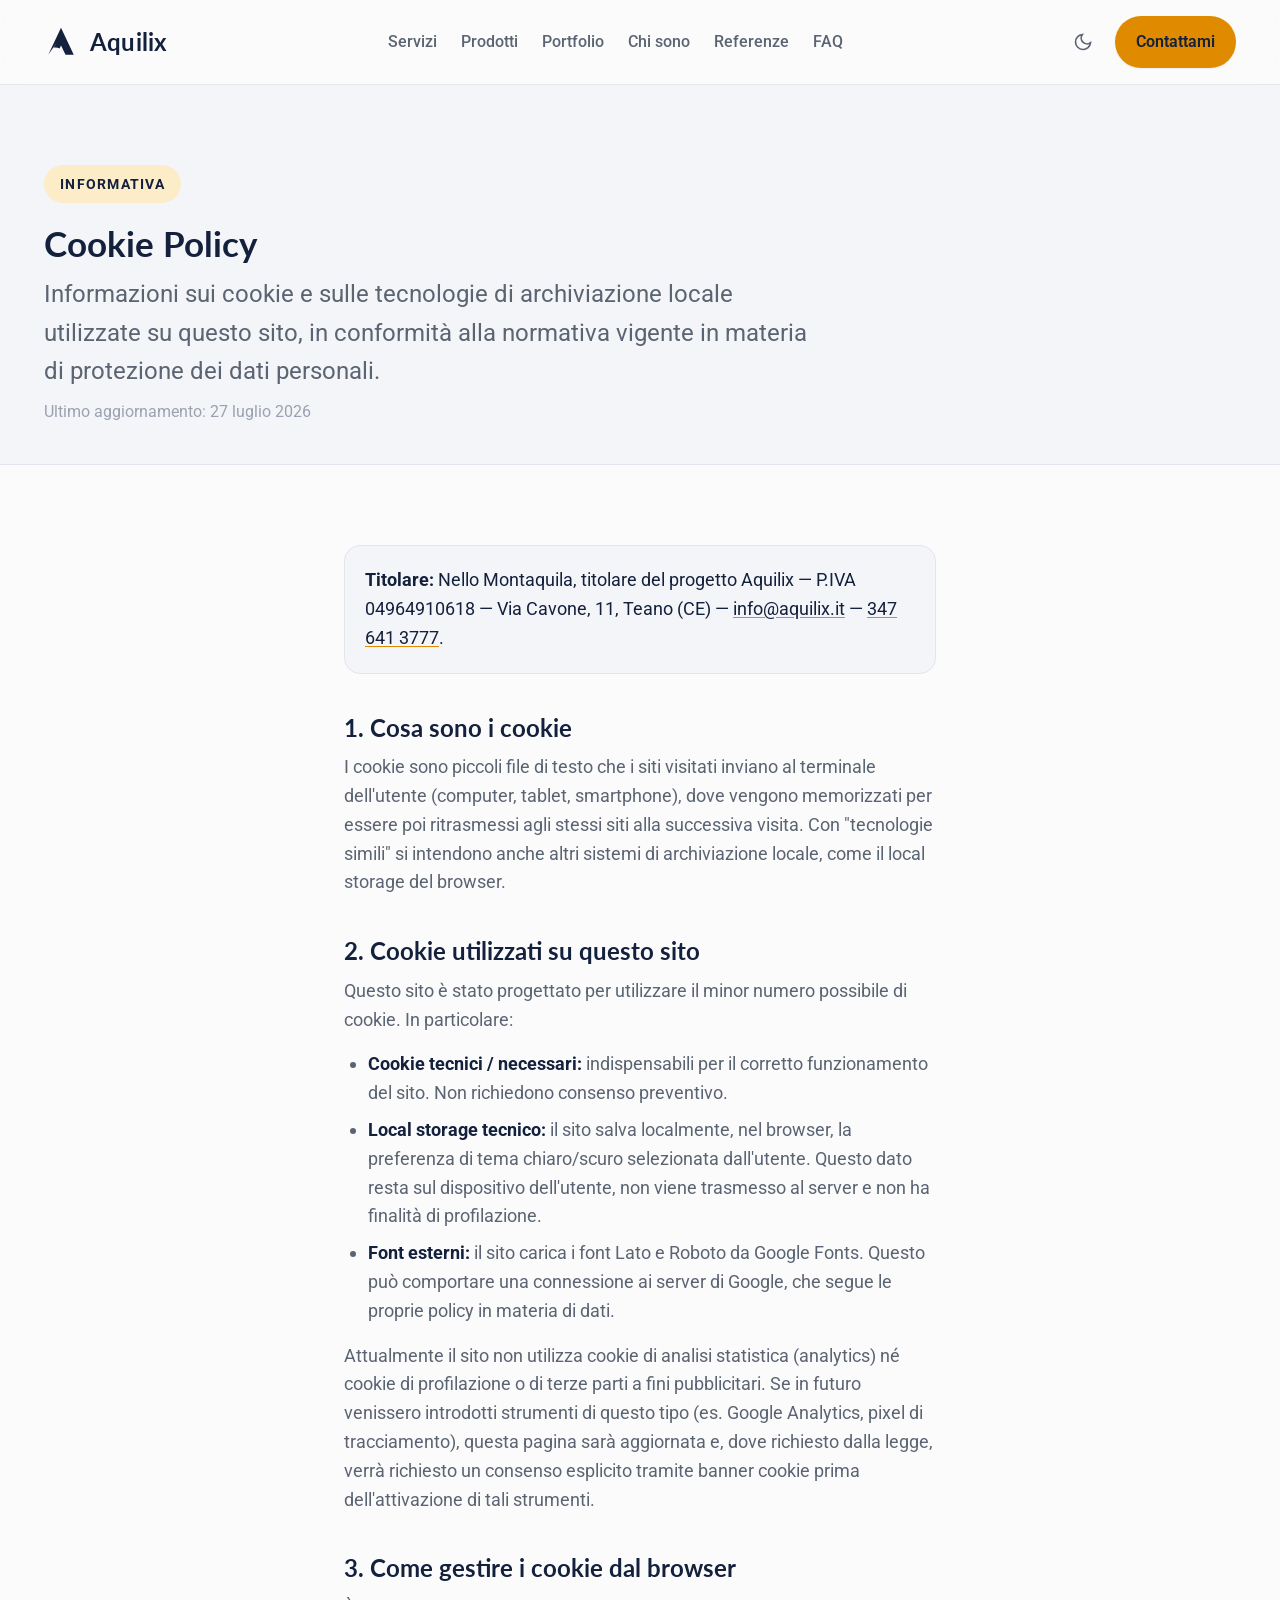
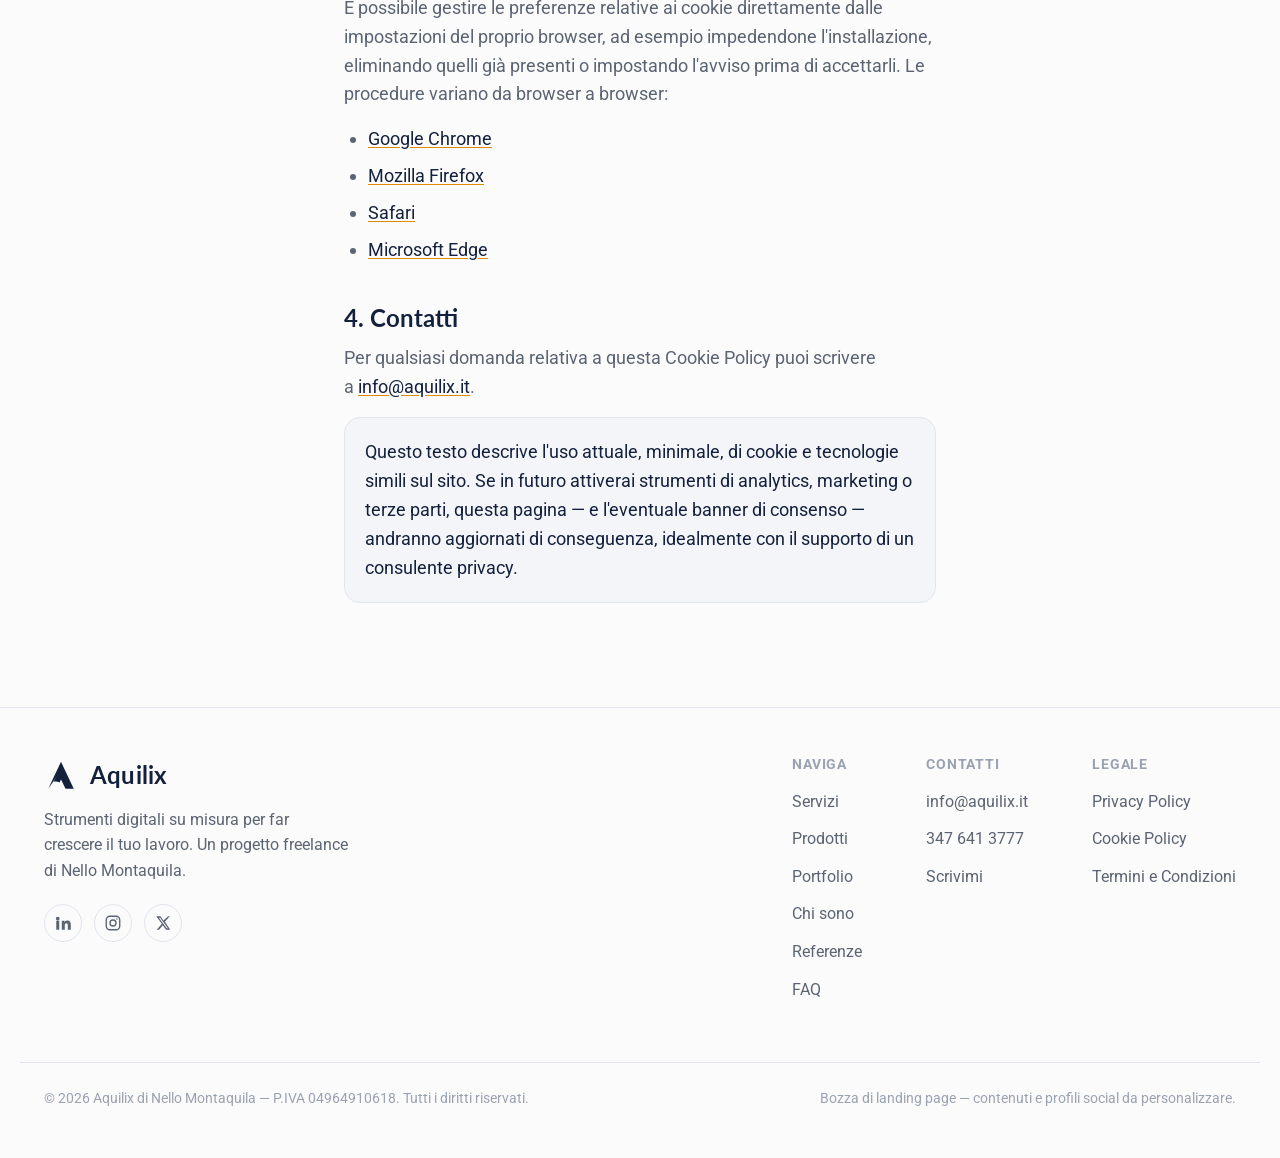
==== cookie-policy.html @ 082eef7a "Add files via upload" ====
<!DOCTYPE html>
<html lang="it">
<head>
<meta charset="UTF-8" />
<meta name="viewport" content="width=device-width, initial-scale=1.0" />
<title>Cookie Policy — Aquilix</title>
<meta name="description" content="Cookie Policy di Aquilix — Nello Montaquila: informazioni sui cookie e sulle tecnologie simili utilizzate su questo sito." />
<link rel="canonical" href="https://aquilix.it/cookie-policy.html" />
<meta property="og:url" content="https://aquilix.it/cookie-policy.html" />
<meta property="og:title" content="Cookie Policy — Aquilix" />
<meta property="og:description" content="Cookie Policy di Aquilix — Nello Montaquila: informazioni sui cookie e sulle tecnologie simili utilizzate su questo sito." />
<meta property="og:type" content="website" />

<link rel="preconnect" href="https://fonts.googleapis.com" />
<link rel="preconnect" href="https://fonts.gstatic.com" crossorigin />
<link href="https://fonts.googleapis.com/css2?family=Lato:wght@700;900&family=Roboto:wght@400;500;700&display=swap" rel="stylesheet" />

<link rel="stylesheet" href="./base.css" />
<link rel="stylesheet" href="./style.css" />
</head>
<body>

<a href="#main" class="sr-only">Vai al contenuto principale</a>

<!-- ============ HEADER ============ -->
<header class="header" id="site-header">
  <div class="container header-inner">
    <a href="./index.html" class="brand" aria-label="Aquilix — Home">
      <svg viewBox="0 0 24 24" fill="none" aria-hidden="true">
        <path d="M12 2 L21 21 L15.2 21 L12 14.5 L11 16.6 C9.6 15.9 8.3 15.6 6.7 16.1 L9 12.3 L3 21 L12 2 Z" fill="currentColor"/>
      </svg>
      Aquilix
    </a>

    <nav class="nav" aria-label="Navigazione principale">
      <ul class="nav-links" role="list">
        <li><a href="./index.html#servizi">Servizi</a></li>
        <li><a href="./index.html#prodotti">Prodotti</a></li>
        <li><a href="./index.html#portfolio">Portfolio</a></li>
        <li><a href="./index.html#chi-sono">Chi sono</a></li>
        <li><a href="./index.html#referenze">Referenze</a></li>
        <li><a href="./index.html#faq">FAQ</a></li>
      </ul>
    </nav>

    <div class="header-actions">
      <button class="theme-toggle" type="button" data-theme-toggle aria-label="Attiva tema scuro">
        <svg viewBox="0 0 24 24" fill="none" stroke="currentColor" stroke-width="2" aria-hidden="true"><path d="M21 12.79A9 9 0 1 1 11.21 3 7 7 0 0 0 21 12.79z"/></svg>
      </button>
      <a href="./index.html#contatti" class="btn btn--primary btn--sm">Contattami</a>
      <button class="nav-toggle" type="button" id="navToggle" aria-label="Apri il menu" aria-expanded="false">
        <svg viewBox="0 0 24 24" fill="none" stroke="currentColor" stroke-width="2" aria-hidden="true"><path d="M3 6h18M3 12h18M3 18h18"/></svg>
      </button>
    </div>
  </div>

  <div class="container">
    <nav class="mobile-menu" aria-label="Navigazione mobile">
      <a href="./index.html#servizi">Servizi</a>
      <a href="./index.html#prodotti">Prodotti</a>
      <a href="./index.html#portfolio">Portfolio</a>
      <a href="./index.html#chi-sono">Chi sono</a>
      <a href="./index.html#referenze">Referenze</a>
      <a href="./index.html#faq">FAQ</a>
      <a href="./index.html#contatti" class="btn btn--primary">Contattami</a>
    </nav>
  </div>
</header>

<main id="main">
  <section class="legal-hero">
    <div class="container">
      <span class="section-eyebrow">Informativa</span>
      <h1 class="section-title">Cookie Policy</h1>
      <p class="section-lede">Informazioni sui cookie e sulle tecnologie di archiviazione locale utilizzate su questo sito, in conformità alla normativa vigente in materia di protezione dei dati personali.</p>
      <span class="legal-updated">Ultimo aggiornamento: 27 luglio 2026</span>
    </div>
  </section>

  <section class="legal-content">
    <div class="container">
      <div class="legal-body">

        <div class="legal-callout">
          <p><strong>Titolare:</strong> Nello Montaquila, titolare del progetto Aquilix — P.IVA 04964910618 — Via Cavone, 11, Teano (CE) — <a href="mailto:info@aquilix.it">info@aquilix.it</a> — <a href="tel:+393476413777">347 641 3777</a>.</p>
        </div>

        <h2>1. Cosa sono i cookie</h2>
        <p>I cookie sono piccoli file di testo che i siti visitati inviano al terminale dell'utente (computer, tablet, smartphone), dove vengono memorizzati per essere poi ritrasmessi agli stessi siti alla successiva visita. Con "tecnologie simili" si intendono anche altri sistemi di archiviazione locale, come il local storage del browser.</p>

        <h2>2. Cookie utilizzati su questo sito</h2>
        <p>Questo sito è stato progettato per utilizzare il minor numero possibile di cookie. In particolare:</p>
        <ul>
          <li><strong>Cookie tecnici / necessari:</strong> indispensabili per il corretto funzionamento del sito. Non richiedono consenso preventivo.</li>
          <li><strong>Local storage tecnico:</strong> il sito salva localmente, nel browser, la preferenza di tema chiaro/scuro selezionata dall'utente. Questo dato resta sul dispositivo dell'utente, non viene trasmesso al server e non ha finalità di profilazione.</li>
          <li><strong>Font esterni:</strong> il sito carica i font Lato e Roboto da Google Fonts. Questo può comportare una connessione ai server di Google, che segue le proprie policy in materia di dati.</li>
        </ul>
        <p>Attualmente il sito non utilizza cookie di analisi statistica (analytics) né cookie di profilazione o di terze parti a fini pubblicitari. Se in futuro venissero introdotti strumenti di questo tipo (es. Google Analytics, pixel di tracciamento), questa pagina sarà aggiornata e, dove richiesto dalla legge, verrà richiesto un consenso esplicito tramite banner cookie prima dell'attivazione di tali strumenti.</p>

        <h2>3. Come gestire i cookie dal browser</h2>
        <p>È possibile gestire le preferenze relative ai cookie direttamente dalle impostazioni del proprio browser, ad esempio impedendone l'installazione, eliminando quelli già presenti o impostando l'avviso prima di accettarli. Le procedure variano da browser a browser:</p>
        <ul>
          <li><a href="https://support.google.com/chrome/answer/95647" target="_blank" rel="noopener noreferrer">Google Chrome</a></li>
          <li><a href="https://support.mozilla.org/it/kb/Attivare%20e%20disattivare%20i%20cookie" target="_blank" rel="noopener noreferrer">Mozilla Firefox</a></li>
          <li><a href="https://support.apple.com/it-it/guide/safari/sfri11471/mac" target="_blank" rel="noopener noreferrer">Safari</a></li>
          <li><a href="https://support.microsoft.com/it-it/microsoft-edge" target="_blank" rel="noopener noreferrer">Microsoft Edge</a></li>
        </ul>

        <h2>4. Contatti</h2>
        <p>Per qualsiasi domanda relativa a questa Cookie Policy puoi scrivere a <a href="mailto:info@aquilix.it">info@aquilix.it</a>.</p>

        <div class="legal-callout">
          <p>Questo testo descrive l'uso attuale, minimale, di cookie e tecnologie simili sul sito. Se in futuro attiverai strumenti di analytics, marketing o terze parti, questa pagina — e l'eventuale banner di consenso — andranno aggiornati di conseguenza, idealmente con il supporto di un consulente privacy.</p>
        </div>
    
      </div>
    </div>
  </section>
</main>
<footer class="footer">
  <div class="container footer-inner">
    <div class="footer-brand">
      <a href="./index.html" class="brand">
        <svg viewBox="0 0 24 24" fill="none" aria-hidden="true">
          <path d="M12 2 L21 21 L15.2 21 L12 14.5 L11 16.6 C9.6 15.9 8.3 15.6 6.7 16.1 L9 12.3 L3 21 L12 2 Z" fill="currentColor"/>
        </svg>
        Aquilix
      </a>
      <p>Strumenti digitali su misura per far crescere il tuo lavoro. Un progetto freelance di Nello Montaquila.</p>

      <div class="footer-social" aria-label="Profili social di Aquilix">
        <a href="https://www.linkedin.com/in/nellomontaquila" target="_blank" rel="noopener noreferrer" aria-label="Aquilix su LinkedIn" title="LinkedIn (esempio, personalizza con il tuo profilo)">
          <svg viewBox="0 0 24 24" fill="currentColor" aria-hidden="true"><path d="M4.98 3.5a2.5 2.5 0 1 1 0 5 2.5 2.5 0 0 1 0-5zM3 9h4v12H3V9zm7 0h3.8v1.7h.05c.53-1 1.83-2.05 3.77-2.05 4.03 0 4.78 2.65 4.78 6.1V21h-4v-5.6c0-1.34-.03-3.05-1.86-3.05-1.87 0-2.16 1.46-2.16 2.96V21h-4V9z"/></svg>
        </a>
        <a href="https://www.instagram.com/aquilix.it" target="_blank" rel="noopener noreferrer" aria-label="Aquilix su Instagram" title="Instagram (esempio, personalizza con il tuo profilo)">
          <svg viewBox="0 0 24 24" fill="none" stroke="currentColor" stroke-width="1.8" aria-hidden="true"><rect x="3" y="3" width="18" height="18" rx="5"/><circle cx="12" cy="12" r="4"/><circle cx="17.2" cy="6.8" r="1" fill="currentColor" stroke="none"/></svg>
        </a>
        <a href="https://x.com/aquilix_it" target="_blank" rel="noopener noreferrer" aria-label="Aquilix su X" title="X / Twitter (esempio, personalizza con il tuo profilo)">
          <svg viewBox="0 0 24 24" fill="currentColor" aria-hidden="true"><path d="M18.9 3H21l-6.5 7.4L21.7 21h-5.6l-4.4-6-5 6H3.6l6.9-7.9L2.9 3h5.7l4 5.5L18.9 3zm-2 16h1.6L8.2 4.9H6.5L16.9 19z"/></svg>
        </a>
      </div>
    </div>

    <div class="footer-cols">
      <div class="footer-col">
        <h4>Naviga</h4>
        <a href="./index.html#servizi">Servizi</a>
        <a href="./index.html#prodotti">Prodotti</a>
        <a href="./index.html#portfolio">Portfolio</a>
        <a href="./index.html#chi-sono">Chi sono</a>
        <a href="./index.html#referenze">Referenze</a>
        <a href="./index.html#faq">FAQ</a>
      </div>
      <div class="footer-col">
        <h4>Contatti</h4>
        <a href="mailto:info@aquilix.it">info@aquilix.it</a>
        <a href="tel:+393476413777">347 641 3777</a>
        <a href="./index.html#contatti">Scrivimi</a>
      </div>
      <div class="footer-col">
        <h4>Legale</h4>
        <a href="./privacy.html">Privacy Policy</a>
        <a href="./cookie-policy.html">Cookie Policy</a>
        <a href="./termini-e-condizioni.html">Termini e Condizioni</a>
      </div>
    </div>
  </div>

  <div class="container footer-bottom">
    <span>© 2026 Aquilix di Nello Montaquila — P.IVA 04964910618. Tutti i diritti riservati.</span>
    <span>Bozza di landing page — contenuti e profili social da personalizzare.</span>
  </div>
</footer>

<script>
(function () {
  const t = document.querySelector('[data-theme-toggle]'),
    r = document.documentElement;
  let d = matchMedia('(prefers-color-scheme:dark)').matches ? 'dark' : 'light';
  r.setAttribute('data-theme', d);
  updateToggleIcon();
  t && t.addEventListener('click', () => {
    d = d === 'dark' ? 'light' : 'dark';
    r.setAttribute('data-theme', d);
    updateToggleIcon();
  });
  function updateToggleIcon() {
    if (!t) return;
    t.setAttribute('aria-label', 'Attiva tema ' + (d === 'dark' ? 'chiaro' : 'scuro'));
    t.innerHTML = d === 'dark'
      ? '<svg viewBox="0 0 24 24" fill="none" stroke="currentColor" stroke-width="2"><circle cx="12" cy="12" r="5"/><path d="M12 1v2M12 21v2M4.22 4.22l1.42 1.42M18.36 18.36l1.42 1.42M1 12h2M21 12h2M4.22 19.78l1.42-1.42M18.36 5.64l1.42-1.42"/></svg>'
      : '<svg viewBox="0 0 24 24" fill="none" stroke="currentColor" stroke-width="2"><path d="M21 12.79A9 9 0 1 1 11.21 3 7 7 0 0 0 21 12.79z"/></svg>';
  }
})();

// Header show/hide on scroll
(function () {
  const header = document.getElementById('site-header');
  let lastY = window.scrollY;
  window.addEventListener('scroll', () => {
    const y = window.scrollY;
    header.classList.toggle('header--scrolled', y > 8);
    if (y > lastY && y > 120) {
      header.classList.add('header--hidden');
    } else {
      header.classList.remove('header--hidden');
    }
    lastY = y;
  }, { passive: true });
})();

// Mobile menu toggle
(function () {
  const btn = document.getElementById('navToggle');
  btn && btn.addEventListener('click', () => {
    const open = document.body.classList.toggle('menu-open');
    btn.setAttribute('aria-expanded', open ? 'true' : 'false');
    btn.setAttribute('aria-label', open ? 'Chiudi il menu' : 'Apri il menu');
  });
  document.querySelectorAll('.mobile-menu a').forEach((a) => {
    a.addEventListener('click', () => {
      document.body.classList.remove('menu-open');
      btn && btn.setAttribute('aria-expanded', 'false');
    });
  });
})();

// FAQ accordion
(function () {
  document.querySelectorAll('.faq-item').forEach((item) => {
    const btn = item.querySelector('.faq-question');
    btn.addEventListener('click', () => {
      const isOpen = item.getAttribute('data-open') === 'true';
      document.querySelectorAll('.faq-item').forEach((i) => {
        i.setAttribute('data-open', 'false');
        i.querySelector('.faq-question').setAttribute('aria-expanded', 'false');
      });
      if (!isOpen) {
        item.setAttribute('data-open', 'true');
        btn.setAttribute('aria-expanded', 'true');
      }
    });
  });
})();
</script>

</body>
</html>
---- base.css ----
/* base.css */
*,
*::before,
*::after {
  box-sizing: border-box;
  margin: 0;
  padding: 0;
}

html {
  -moz-text-size-adjust: none;
  -webkit-text-size-adjust: none;
  text-size-adjust: none;
  -webkit-font-smoothing: antialiased;
  -moz-osx-font-smoothing: grayscale;
  text-rendering: optimizeLegibility;
  scroll-behavior: smooth;
  hanging-punctuation: first last;
  scroll-padding-top: var(--space-16);
}

body {
  min-height: 100dvh;
  line-height: 1.6;
  font-family: var(--font-body, sans-serif);
  font-size: var(--text-base);
  color: var(--color-text);
  background-color: var(--color-bg);
}

img,
picture,
video,
canvas,
svg {
  display: block;
  max-width: 100%;
  height: auto;
}
ul[role='list'],
ol[role='list'] {
  list-style: none;
}
input,
button,
textarea,
select {
  font: inherit;
  color: inherit;
}

h1,
h2,
h3,
h4,
h5,
h6 {
  text-wrap: balance;
  line-height: 1.15;
}
p,
li,
figcaption {
  text-wrap: pretty;
  max-width: 72ch;
}

::selection {
  background: oklch(from var(--color-primary) l c h / 0.25);
  color: var(--color-text);
}

:focus-visible {
  outline: 2px solid var(--color-primary);
  outline-offset: 3px;
  border-radius: var(--radius-sm);
}

@media (prefers-reduced-motion: reduce) {
  *,
  *::before,
  *::after {
    animation-duration: 0.01ms !important;
    animation-iteration-count: 1 !important;
    transition-duration: 0.01ms !important;
    scroll-behavior: auto !important;
  }
}

button {
  cursor: pointer;
  background: none;
  border: none;
}
table {
  border-collapse: collapse;
  width: 100%;
}

a,
button,
[role='button'],
[role='link'],
input,
textarea,
select {
  transition:
    color var(--transition-interactive),
    background var(--transition-interactive),
    border-color var(--transition-interactive),
    box-shadow var(--transition-interactive);
}

.sr-only {
  position: absolute;
  width: 1px;
  height: 1px;
  padding: 0;
  margin: -1px;
  overflow: hidden;
  clip: rect(0, 0, 0, 0);
  white-space: nowrap;
  border-width: 0;
}
---- style.css ----
/* ============================================
   AQUILIX — Design Tokens
   ============================================ */
:root {
  /* Type scale */
  --text-xs: clamp(0.75rem, 0.7rem + 0.25vw, 0.875rem);
  --text-sm: clamp(0.875rem, 0.8rem + 0.35vw, 1rem);
  --text-base: clamp(1rem, 0.95rem + 0.25vw, 1.125rem);
  --text-lg: clamp(1.125rem, 1rem + 0.75vw, 1.5rem);
  --text-xl: clamp(1.5rem, 1.2rem + 1.25vw, 2.25rem);
  --text-2xl: clamp(2rem, 1.2rem + 2.5vw, 3.25rem);
  --text-3xl: clamp(2.5rem, 1rem + 4vw, 4.5rem);
  --text-hero: clamp(2.75rem, 1.2rem + 5vw, 5.5rem);

  /* Spacing (4px system) */
  --space-1: 0.25rem;
  --space-2: 0.5rem;
  --space-3: 0.75rem;
  --space-4: 1rem;
  --space-5: 1.25rem;
  --space-6: 1.5rem;
  --space-8: 2rem;
  --space-10: 2.5rem;
  --space-12: 3rem;
  --space-16: 4rem;
  --space-20: 5rem;
  --space-24: 6rem;
  --space-32: 8rem;

  /* Radius */
  --radius-sm: 0.375rem;
  --radius-md: 0.625rem;
  --radius-lg: 1rem;
  --radius-xl: 1.5rem;
  --radius-full: 9999px;

  /* Transitions */
  --transition-interactive: 180ms cubic-bezier(0.16, 1, 0.3, 1);

  /* Content widths */
  --content-narrow: 640px;
  --content-default: 1000px;
  --content-wide: 1240px;
  --content-full: 100%;

  /* Fonts — matches the Aquilix brand identity (brand board) */
  --font-display: 'Lato', 'Segoe UI', sans-serif;
  --font-body: 'Roboto', 'Segoe UI', sans-serif;

  /* Fixed brand navy — always dark, does not invert between themes.
     Use for surfaces that must stay on-brand navy in both light and dark mode
     (featured cards, CTA panel, logo marks). */
  --color-navy: #14213d;
  --color-navy-2: #1c2c50;
}

/* ============================================
   AQUILIX Brand Palette — Light
   ============================================ */
:root,
[data-theme='light'] {
  --color-bg: #fbfbfc;
  --color-surface: #ffffff;
  --color-surface-2: #f4f5f8;
  --color-surface-offset: #eceef3;
  --color-surface-offset-2: #e3e6ed;
  --color-divider: #e2e5ec;
  --color-border: #d6dae3;

  --color-text: #14213d;
  --color-text-muted: #5b6472;
  --color-text-faint: #9aa2b1;
  --color-text-inverse: #ffffff;

  /* Brand ink (navy) — used for surfaces/text emphasis, not the interactive accent */
  --color-ink: #14213d;
  --color-ink-2: #1c2c50;

  /* Primary accent — amber */
  --color-primary: #e08a00;
  --color-primary-hover: #c67a00;
  --color-primary-active: #a86700;
  --color-primary-highlight: #fdecc8;
  --color-primary-contrast: #14213d;

  --color-success: #2f7a4d;
  --color-error: #b3312c;

  --shadow-sm: 0 1px 2px oklch(0.2 0.03 260 / 0.06);
  --shadow-md: 0 6px 16px oklch(0.2 0.03 260 / 0.08);
  --shadow-lg: 0 16px 40px oklch(0.2 0.03 260 / 0.14);
}

/* ============================================
   AQUILIX Brand Palette — Dark
   ============================================ */
[data-theme='dark'] {
  --color-bg: #0a1120;
  --color-surface: #111a2e;
  --color-surface-2: #162140;
  --color-surface-offset: #1a2748;
  --color-surface-offset-2: #202f56;
  --color-divider: #253154;
  --color-border: #2e3c66;

  --color-text: #e8ebf3;
  --color-text-muted: #a1a9bf;
  --color-text-faint: #6d7691;
  --color-text-inverse: #14213d;

  --color-ink: #dfe4f0;
  --color-ink-2: #f4f6fb;

  --color-primary: #fcb92e;
  --color-primary-hover: #fdc75a;
  --color-primary-active: #ffd987;
  --color-primary-highlight: #3a2c12;
  --color-primary-contrast: #14213d;

  --color-success: #6ec48c;
  --color-error: #e88b86;

  --shadow-sm: 0 1px 2px oklch(0 0 0 / 0.3);
  --shadow-md: 0 6px 16px oklch(0 0 0 / 0.35);
  --shadow-lg: 0 16px 40px oklch(0 0 0 / 0.5);
}

@media (prefers-color-scheme: dark) {
  :root:not([data-theme]) {
    --color-bg: #0a1120;
    --color-surface: #111a2e;
    --color-surface-2: #162140;
    --color-surface-offset: #1a2748;
    --color-surface-offset-2: #202f56;
    --color-divider: #253154;
    --color-border: #2e3c66;
    --color-text: #e8ebf3;
    --color-text-muted: #a1a9bf;
    --color-text-faint: #6d7691;
    --color-text-inverse: #14213d;
    --color-ink: #dfe4f0;
    --color-ink-2: #f4f6fb;
    --color-primary: #fcb92e;
    --color-primary-hover: #fdc75a;
    --color-primary-active: #ffd987;
    --color-primary-highlight: #3a2c12;
    --color-primary-contrast: #14213d;
    --shadow-sm: 0 1px 2px oklch(0 0 0 / 0.3);
    --shadow-md: 0 6px 16px oklch(0 0 0 / 0.35);
    --shadow-lg: 0 16px 40px oklch(0 0 0 / 0.5);
  }
}

/* ============================================
   Layout primitives
   ============================================ */
.container {
  max-width: var(--content-wide);
  margin-inline: auto;
  padding-inline: var(--space-6);
}
.container--narrow {
  max-width: var(--content-narrow);
}
.container--default {
  max-width: var(--content-default);
}

section {
  padding-block: clamp(var(--space-16), 9vw, var(--space-32));
}

.section-eyebrow {
  display: inline-flex;
  align-items: center;
  gap: var(--space-2);
  font-family: var(--font-body);
  font-size: var(--text-xs);
  font-weight: 700;
  letter-spacing: 0.09em;
  text-transform: uppercase;
  color: var(--color-primary-contrast, var(--color-primary));
  background: var(--color-primary-highlight);
  padding: var(--space-2) var(--space-4);
  border-radius: var(--radius-full);
  margin-bottom: var(--space-5);
}
[data-theme='dark'] .section-eyebrow,
@media (prefers-color-scheme: dark) {
}
[data-theme='dark'] .section-eyebrow {
  color: var(--color-primary);
}

.section-title {
  font-family: var(--font-display);
  font-size: var(--text-xl);
  font-weight: 700;
  color: var(--color-text);
  margin-bottom: var(--space-4);
}

.section-lede {
  font-size: var(--text-lg);
  color: var(--color-text-muted);
  max-width: 60ch;
}

.section-head {
  margin-bottom: var(--space-12);
}
.section-head--center {
  text-align: center;
  margin-inline: auto;
}
.section-head--center .section-lede {
  margin-inline: auto;
}

/* ============================================
   Buttons
   ============================================ */
.btn {
  display: inline-flex;
  align-items: center;
  justify-content: center;
  gap: var(--space-2);
  font-family: var(--font-body);
  font-weight: 600;
  font-size: var(--text-sm);
  padding: var(--space-4) var(--space-8);
  border-radius: var(--radius-full);
  border: 1px solid transparent;
  white-space: nowrap;
  min-height: 48px;
  text-decoration: none;
}

.btn--primary {
  background: var(--color-primary);
  color: var(--color-primary-contrast);
  box-shadow: var(--shadow-sm);
}
.btn--primary:hover {
  background: var(--color-primary-hover);
  box-shadow: var(--shadow-md);
  transform: translateY(-1px);
}
.btn--primary:active {
  background: var(--color-primary-active);
  transform: translateY(0);
}

.btn--outline {
  background: transparent;
  color: var(--color-text);
  border-color: oklch(from var(--color-text) l c h / 0.22);
}
.btn--outline:hover {
  background: var(--color-surface-2);
  border-color: oklch(from var(--color-text) l c h / 0.35);
}

.btn--sm {
  padding: var(--space-3) var(--space-5);
  min-height: 40px;
}

/* ============================================
   Header
   ============================================ */
.header {
  position: sticky;
  top: 0;
  z-index: 50;
  background: color-mix(in oklab, var(--color-bg) 82%, transparent);
  backdrop-filter: blur(14px);
  border-bottom: 1px solid oklch(from var(--color-text) l c h / 0.08);
  transition:
    transform 0.3s cubic-bezier(0.16, 1, 0.3, 1),
    box-shadow 0.3s cubic-bezier(0.16, 1, 0.3, 1);
}
.header--hidden {
  transform: translateY(-100%);
}
.header--scrolled {
  box-shadow: var(--shadow-sm);
}

.header-inner {
  display: flex;
  align-items: center;
  justify-content: space-between;
  gap: var(--space-6);
  padding-block: var(--space-4);
}

.brand {
  display: flex;
  align-items: center;
  gap: var(--space-3);
  font-family: var(--font-display);
  font-weight: 700;
  font-size: var(--text-lg);
  color: var(--color-text);
  text-decoration: none;
  letter-spacing: 0.01em;
}
.brand svg {
  width: 34px;
  height: 34px;
  flex-shrink: 0;
}

.nav {
  display: flex;
  align-items: center;
  gap: var(--space-8);
}

.nav-links {
  display: flex;
  align-items: center;
  gap: var(--space-6);
}
.nav-links a {
  font-family: var(--font-body);
  font-size: var(--text-sm);
  font-weight: 500;
  color: var(--color-text-muted);
  text-decoration: none;
}
.nav-links a:hover {
  color: var(--color-text);
}

.header-actions {
  display: flex;
  align-items: center;
  gap: var(--space-3);
}

.theme-toggle {
  display: flex;
  align-items: center;
  justify-content: center;
  width: 40px;
  height: 40px;
  border-radius: var(--radius-full);
  color: var(--color-text-muted);
}
.theme-toggle:hover {
  background: var(--color-surface-2);
  color: var(--color-text);
}
.theme-toggle svg {
  width: 20px;
  height: 20px;
}

.nav-toggle {
  display: none;
  width: 44px;
  height: 44px;
  align-items: center;
  justify-content: center;
  border-radius: var(--radius-md);
  color: var(--color-text);
}
.nav-toggle svg {
  width: 24px;
  height: 24px;
}

.mobile-menu {
  display: none;
  flex-direction: column;
  gap: var(--space-1);
  padding: var(--space-4) 0 var(--space-6);
  border-top: 1px solid var(--color-divider);
}
.mobile-menu a {
  padding: var(--space-3) var(--space-2);
  font-family: var(--font-body);
  font-size: var(--text-base);
  font-weight: 500;
  color: var(--color-text);
  text-decoration: none;
  border-radius: var(--radius-md);
}
.mobile-menu a:hover {
  background: var(--color-surface-2);
}
.mobile-menu .btn {
  margin-top: var(--space-2);
}

body.menu-open .mobile-menu {
  display: flex;
}

/* ============================================
   Hero
   ============================================ */
.hero {
  padding-block: clamp(var(--space-16), 10vw, var(--space-32)) clamp(var(--space-12), 6vw, var(--space-24));
  position: relative;
  overflow: hidden;
}

.hero::before {
  content: '';
  position: absolute;
  inset: -20% -10% auto -10%;
  height: 620px;
  background: radial-gradient(
    ellipse at 30% 0%,
    color-mix(in oklab, var(--color-primary) 16%, transparent),
    transparent 65%
  );
  pointer-events: none;
  z-index: 0;
}

.hero-grid {
  position: relative;
  z-index: 1;
  display: grid;
  grid-template-columns: 1.05fr 0.95fr;
  gap: var(--space-16);
  align-items: center;
}

.hero-copy .section-eyebrow {
  color: var(--color-ink);
}
[data-theme='dark'] .hero-copy .section-eyebrow {
  color: var(--color-primary);
}

.hero-title {
  font-family: var(--font-display);
  font-size: var(--text-hero);
  font-weight: 700;
  letter-spacing: -0.02em;
  color: var(--color-text);
  margin-bottom: var(--space-6);
}
.hero-title em {
  font-style: normal;
  color: var(--color-primary-contrast, var(--color-text));
  background: linear-gradient(
    to right,
    color-mix(in oklab, var(--color-primary) 55%, var(--color-text)),
    var(--color-primary)
  );
  -webkit-background-clip: text;
  background-clip: text;
  color: transparent;
}

.hero-sub {
  font-size: var(--text-lg);
  color: var(--color-text-muted);
  max-width: 52ch;
  margin-bottom: var(--space-8);
}

.hero-actions {
  display: flex;
  flex-wrap: wrap;
  gap: var(--space-4);
  margin-bottom: var(--space-10);
}

.hero-meta {
  display: flex;
  flex-wrap: wrap;
  gap: var(--space-6) var(--space-8);
}
.hero-meta-item {
  display: flex;
  align-items: center;
  gap: var(--space-2);
  font-size: var(--text-sm);
  color: var(--color-text-muted);
}
.hero-meta-item svg {
  width: 18px;
  height: 18px;
  color: var(--color-primary);
  flex-shrink: 0;
}

.hero-visual {
  position: relative;
}
.hero-visual img {
  width: 100%;
  border-radius: var(--radius-xl);
}
.hero-visual-card {
  position: absolute;
  bottom: -1.25rem;
  left: -1.25rem;
  background: var(--color-surface);
  border: 1px solid var(--color-border);
  border-radius: var(--radius-lg);
  padding: var(--space-4) var(--space-5);
  box-shadow: var(--shadow-lg);
  display: flex;
  align-items: center;
  gap: var(--space-3);
  max-width: 260px;
}
.hero-visual-card svg {
  width: 32px;
  height: 32px;
  color: var(--color-success);
  flex-shrink: 0;
}
.hero-visual-card strong {
  display: block;
  font-family: var(--font-display);
  font-size: var(--text-sm);
  color: var(--color-text);
}
.hero-visual-card span {
  font-size: var(--text-xs);
  color: var(--color-text-muted);
}

/* ============================================
   Logos / mini trust strip
   ============================================ */
.trust-strip {
  padding-block: var(--space-10);
  border-block: 1px solid var(--color-divider);
}
.trust-strip .container {
  display: flex;
  flex-wrap: wrap;
  align-items: center;
  justify-content: center;
  gap: var(--space-8) var(--space-12);
  text-align: center;
}
.trust-item {
  display: flex;
  flex-direction: column;
  gap: var(--space-1);
}
.trust-item strong {
  font-family: var(--font-display);
  font-size: var(--text-xl);
  color: var(--color-text);
}
.trust-item span {
  font-size: var(--text-xs);
  color: var(--color-text-muted);
  text-transform: uppercase;
  letter-spacing: 0.06em;
}

/* ============================================
   Feature / value cards
   ============================================ */
.feature-grid {
  display: grid;
  grid-template-columns: repeat(4, 1fr);
  gap: var(--space-6);
}

.feature-card {
  background: var(--color-surface);
  border: 1px solid var(--color-border);
  border-radius: var(--radius-lg);
  padding: var(--space-8) var(--space-6);
  box-shadow: var(--shadow-sm);
}
.feature-card:hover {
  box-shadow: var(--shadow-md);
  border-color: oklch(from var(--color-primary) l c h / 0.4);
}

.feature-icon {
  display: flex;
  align-items: center;
  justify-content: center;
  width: 52px;
  height: 52px;
  border-radius: var(--radius-md);
  background: var(--color-primary-highlight);
  color: var(--color-primary-contrast, var(--color-primary));
  margin-bottom: var(--space-5);
}
[data-theme='dark'] .feature-icon {
  color: var(--color-primary);
}
.feature-icon svg {
  width: 26px;
  height: 26px;
}

.feature-card h3 {
  font-family: var(--font-display);
  font-size: var(--text-lg);
  color: var(--color-text);
  margin-bottom: var(--space-2);
}
.feature-card p {
  font-size: var(--text-sm);
  color: var(--color-text-muted);
}

/* ============================================
   Products section
   ============================================ */
.products-section {
  background: var(--color-surface-2);
}

.product-grid {
  display: grid;
  grid-template-columns: repeat(3, 1fr);
  gap: var(--space-6);
}

.product-card {
  background: var(--color-surface);
  border-radius: var(--radius-lg);
  border: 1px solid var(--color-border);
  padding: var(--space-8);
  display: flex;
  flex-direction: column;
  gap: var(--space-4);
  box-shadow: var(--shadow-sm);
}
.product-card--featured {
  background: var(--color-navy);
  border-color: var(--color-navy);
  color: #ffffff;
}
.product-card--featured h3,
.product-card--featured .product-tag {
  color: #ffffff;
}
.product-card--featured p,
.product-card--featured li {
  color: color-mix(in oklab, #ffffff 78%, transparent);
}
.product-card--featured .product-tag {
  background: color-mix(in oklab, #ffffff 16%, transparent);
}

.product-tag {
  align-self: flex-start;
  font-size: var(--text-xs);
  font-weight: 700;
  letter-spacing: 0.06em;
  text-transform: uppercase;
  color: var(--color-primary-contrast, var(--color-primary));
  background: var(--color-primary-highlight);
  padding: var(--space-1) var(--space-3);
  border-radius: var(--radius-full);
}
[data-theme='dark'] .product-tag {
  color: var(--color-primary);
}

.product-card h3 {
  font-family: var(--font-display);
  font-size: var(--text-lg);
  color: var(--color-text);
}
.product-card p {
  font-size: var(--text-sm);
  color: var(--color-text-muted);
}
.product-card ul {
  display: flex;
  flex-direction: column;
  gap: var(--space-2);
  margin-top: auto;
}
.product-card li {
  display: flex;
  align-items: flex-start;
  gap: var(--space-2);
  font-size: var(--text-sm);
  color: var(--color-text-muted);
}
.product-card li svg {
  width: 16px;
  height: 16px;
  color: var(--color-primary);
  flex-shrink: 0;
  margin-top: 3px;
}
.product-card--featured li svg {
  color: var(--color-primary);
}

/* ============================================
   Process / how it works
   ============================================ */
.process-grid {
  display: grid;
  grid-template-columns: repeat(4, 1fr);
  gap: var(--space-8);
  counter-reset: step;
}
.process-step {
  position: relative;
  padding-top: var(--space-4);
}
.process-step::before {
  counter-increment: step;
  content: counter(step, decimal-leading-zero);
  display: block;
  font-family: var(--font-display);
  font-size: var(--text-xl);
  font-weight: 700;
  color: var(--color-primary);
  margin-bottom: var(--space-4);
}
.process-step:not(:last-child)::after {
  content: '';
  position: absolute;
  top: 1.6rem;
  left: calc(100% - 0.75rem);
  width: calc(var(--space-8) + 1.5rem);
  height: 1px;
  background: var(--color-border);
  display: none;
}
@media (min-width: 1024px) {
  .process-step:not(:last-child)::after {
    display: block;
  }
}
.process-step h3 {
  font-family: var(--font-display);
  font-size: var(--text-lg);
  color: var(--color-text);
  margin-bottom: var(--space-2);
}
.process-step p {
  font-size: var(--text-sm);
  color: var(--color-text-muted);
}

/* ============================================
   About / mission
   ============================================ */
.about-section {
  overflow: hidden;
}
.about-grid {
  display: grid;
  grid-template-columns: 0.9fr 1.1fr;
  gap: var(--space-16);
  align-items: center;
}
.about-grid--text-only {
  grid-template-columns: 1fr;
  max-width: var(--content-narrow);
  margin-inline: auto;
  text-align: left;
}
.about-visual {
  border-radius: var(--radius-xl);
  overflow: hidden;
  box-shadow: var(--shadow-lg);
  border: 1px solid var(--color-border);
}
.about-visual img {
  width: 100%;
  aspect-ratio: 4 / 5;
  object-fit: cover;
  display: block;
}

.about-copy blockquote {
  font-family: var(--font-display);
  font-size: var(--text-lg);
  font-weight: 500;
  color: var(--color-text);
  border-left: 3px solid var(--color-primary);
  padding-left: var(--space-6);
  margin-block: var(--space-6);
}

.about-signoff {
  display: flex;
  align-items: center;
  gap: var(--space-4);
  margin-top: var(--space-8);
}
.about-signoff-mark {
  width: 76px;
  height: 76px;
  border-radius: var(--radius-full);
  background: var(--color-navy);
  display: flex;
  align-items: center;
  justify-content: center;
  flex-shrink: 0;
  overflow: hidden;
}
.about-signoff-mark svg {
  width: 26px;
  height: 26px;
  color: var(--color-primary);
}
.about-signoff-mark img {
  width: 100%;
  height: 100%;
  object-fit: cover;
}
.about-signoff strong {
  display: block;
  font-family: var(--font-display);
  font-size: var(--text-base);
  color: var(--color-text);
}
.about-signoff span {
  font-size: var(--text-sm);
  color: var(--color-text-muted);
}

/* ============================================
   Portfolio
   ============================================ */
.portfolio-grid {
  display: grid;
  grid-template-columns: repeat(3, 1fr);
  gap: var(--space-6);
}

.portfolio-card {
  background: var(--color-surface);
  border: 1px solid var(--color-border);
  border-radius: var(--radius-lg);
  overflow: hidden;
  box-shadow: var(--shadow-sm);
  display: flex;
  flex-direction: column;
  transition: transform 0.25s ease, box-shadow 0.25s ease;
}
.portfolio-card:hover {
  transform: translateY(-4px);
  box-shadow: var(--shadow-md);
}

.portfolio-media {
  aspect-ratio: 4 / 3;
  overflow: hidden;
  background: var(--color-bg-subtle, var(--color-bg));
}
.portfolio-media img {
  width: 100%;
  height: 100%;
  object-fit: cover;
  display: block;
  transition: transform 0.4s ease;
}
.portfolio-card:hover .portfolio-media img {
  transform: scale(1.04);
}

.portfolio-body {
  padding: var(--space-6);
  display: flex;
  flex-direction: column;
  gap: var(--space-3);
  flex: 1;
}

.portfolio-body h3 {
  font-family: var(--font-display);
  font-size: var(--text-lg);
  color: var(--color-text);
  line-height: 1.3;
}

.portfolio-body p {
  font-size: var(--text-sm);
  color: var(--color-text-muted);
  line-height: 1.6;
}

.portfolio-tags {
  display: flex;
  flex-wrap: wrap;
  gap: var(--space-2);
  margin-top: auto;
  padding-top: var(--space-2);
}
.portfolio-tags li {
  font-size: var(--text-xs);
  color: var(--color-text-muted);
  background: var(--color-bg-subtle, var(--color-bg));
  border: 1px solid var(--color-border);
  border-radius: var(--radius-full);
  padding: var(--space-1) var(--space-3);
}

/* ============================================
   Testimonials / Referenze
   ============================================ */
.testimonial-grid {
  display: grid;
  grid-template-columns: repeat(4, 1fr);
  gap: var(--space-6);
}
@media (max-width: 1279px) {
  .testimonial-grid {
    grid-template-columns: repeat(2, 1fr);
  }
}
@media (max-width: 900px) {
  .portfolio-grid {
    grid-template-columns: 1fr;
  }
}

.testimonial-card {
  background: var(--color-surface);
  border: 1px solid var(--color-border);
  border-radius: var(--radius-lg);
  padding: var(--space-8);
  box-shadow: var(--shadow-sm);
  display: flex;
  flex-direction: column;
  gap: var(--space-5);
}
.testimonial-card:hover {
  box-shadow: var(--shadow-md);
}

.testimonial-quote {
  width: 30px;
  height: 30px;
  color: var(--color-primary);
  opacity: 0.7;
}

.testimonial-card blockquote {
  font-size: var(--text-base);
  color: var(--color-text);
  line-height: 1.6;
}

.testimonial-card figcaption {
  display: flex;
  align-items: center;
  gap: var(--space-3);
  margin-top: auto;
}

.testimonial-avatar {
  display: flex;
  align-items: center;
  justify-content: center;
  width: 44px;
  height: 44px;
  border-radius: var(--radius-full);
  background: var(--color-navy);
  color: var(--color-primary);
  font-family: var(--font-display);
  font-weight: 700;
  font-size: var(--text-sm);
  flex-shrink: 0;
}

.testimonial-card figcaption strong {
  display: block;
  font-family: var(--font-body);
  font-size: var(--text-sm);
  font-weight: 700;
  color: var(--color-text);
}
.testimonial-card figcaption span {
  font-size: var(--text-xs);
  color: var(--color-text-muted);
}

/* ============================================
   FAQ
   ============================================ */
.faq-list {
  display: flex;
  flex-direction: column;
  gap: var(--space-3);
  max-width: var(--content-default);
  margin-inline: auto;
}
.faq-item {
  background: var(--color-surface);
  border: 1px solid var(--color-border);
  border-radius: var(--radius-lg);
  overflow: hidden;
}
.faq-question {
  width: 100%;
  display: flex;
  align-items: center;
  justify-content: space-between;
  gap: var(--space-4);
  padding: var(--space-5) var(--space-6);
  text-align: left;
  font-family: var(--font-body);
  font-weight: 600;
  font-size: var(--text-base);
  color: var(--color-text);
}
.faq-question svg {
  width: 20px;
  height: 20px;
  color: var(--color-text-muted);
  flex-shrink: 0;
  transition: transform var(--transition-interactive);
}
.faq-item[data-open='true'] .faq-question svg {
  transform: rotate(45deg);
}
.faq-answer {
  display: grid;
  grid-template-rows: 0fr;
  transition: grid-template-rows var(--transition-interactive);
}
.faq-item[data-open='true'] .faq-answer {
  grid-template-rows: 1fr;
}
.faq-answer-inner {
  overflow: hidden;
}
.faq-answer p {
  padding: 0 var(--space-6) var(--space-5);
  font-size: var(--text-sm);
  color: var(--color-text-muted);
}

/* ============================================
   CTA / contact
   ============================================ */
.cta-section {
  padding-block: clamp(var(--space-16), 8vw, var(--space-24));
}
.cta-panel {
  background: var(--color-navy);
  border-radius: var(--radius-xl);
  padding: clamp(var(--space-10), 7vw, var(--space-20));
  text-align: center;
  position: relative;
  overflow: hidden;
}
.cta-panel::before {
  content: '';
  position: absolute;
  inset: 0;
  background: radial-gradient(
    circle at 80% 20%,
    color-mix(in oklab, var(--color-primary) 35%, transparent),
    transparent 55%
  );
  pointer-events: none;
}
.cta-panel > * {
  position: relative;
  z-index: 1;
}
.cta-panel .section-title {
  color: #ffffff;
  max-width: 32ch;
  margin-inline: auto;
}
.cta-panel .section-lede {
  color: color-mix(in oklab, #ffffff 72%, transparent);
  margin-inline: auto;
  margin-bottom: var(--space-8);
}
.cta-actions {
  display: flex;
  flex-wrap: wrap;
  justify-content: center;
  gap: var(--space-4);
}
.cta-panel .btn--outline {
  color: #ffffff;
  border-color: color-mix(in oklab, #ffffff 30%, transparent);
}
.cta-panel .btn--outline:hover {
  background: color-mix(in oklab, #ffffff 10%, transparent);
}

/* ============================================
   Footer
   ============================================ */
.footer {
  border-top: 1px solid var(--color-divider);
  padding-block: var(--space-12);
}
.footer-inner {
  display: flex;
  flex-wrap: wrap;
  justify-content: space-between;
  align-items: flex-start;
  gap: var(--space-10);
}
.footer-brand .brand {
  margin-bottom: var(--space-3);
}
.footer-brand p {
  font-size: var(--text-sm);
  color: var(--color-text-muted);
  max-width: 34ch;
}
.footer-social {
  display: flex;
  gap: var(--space-3);
  margin-top: var(--space-5);
}
.footer-social a {
  display: flex;
  align-items: center;
  justify-content: center;
  width: 38px;
  height: 38px;
  border-radius: 50%;
  border: 1px solid var(--color-divider);
  color: var(--color-text-muted);
  transition: color 0.15s ease, border-color 0.15s ease, background-color 0.15s ease;
}
.footer-social a svg {
  width: 18px;
  height: 18px;
}
.footer-social a:hover {
  color: var(--color-primary-contrast);
  border-color: var(--color-primary);
  background-color: var(--color-primary-highlight);
}
.footer-cols {
  display: flex;
  flex-wrap: wrap;
  gap: var(--space-16);
}
.footer-col h4 {
  font-family: var(--font-body);
  font-size: var(--text-xs);
  font-weight: 700;
  letter-spacing: 0.06em;
  text-transform: uppercase;
  color: var(--color-text-faint);
  margin-bottom: var(--space-4);
}
.footer-col a {
  display: block;
  font-size: var(--text-sm);
  color: var(--color-text-muted);
  text-decoration: none;
  margin-bottom: var(--space-3);
}
.footer-col a:hover {
  color: var(--color-text);
}
.footer-bottom {
  margin-top: var(--space-12);
  padding-top: var(--space-6);
  border-top: 1px solid var(--color-divider);
  display: flex;
  flex-wrap: wrap;
  justify-content: space-between;
  gap: var(--space-4);
  font-size: var(--text-xs);
  color: var(--color-text-faint);
}

/* ============================================
   Responsive
   ============================================ */
@media (max-width: 1023px) {
  .feature-grid {
    grid-template-columns: repeat(2, 1fr);
  }
  .product-grid {
    grid-template-columns: 1fr;
  }
  .testimonial-grid {
    grid-template-columns: 1fr;
  }
  .process-grid {
    grid-template-columns: repeat(2, 1fr);
  }
  .hero-grid {
    grid-template-columns: 1fr;
  }
  .hero-visual {
    order: -1;
  }
  .about-grid {
    grid-template-columns: 1fr;
  }
}

@media (max-width: 767px) {
  .nav-links,
  .header-actions .btn {
    display: none;
  }
  .nav-toggle {
    display: inline-flex;
  }
  .feature-grid {
    grid-template-columns: 1fr;
  }
  .process-grid {
    grid-template-columns: 1fr;
    gap: var(--space-6);
  }
  .footer-inner {
    flex-direction: column;
  }
  .footer-cols {
    gap: var(--space-10);
  }
  .hero-visual-card {
    position: static;
    margin-top: var(--space-4);
    max-width: 100%;
  }
  .cta-actions {
    flex-direction: column;
  }
  .cta-actions .btn {
    width: 100%;
  }
}

/* ============================================
   Legal pages (Privacy / Cookie / Termini)
   ============================================ */
.legal-hero {
  padding-block: clamp(var(--space-12), 8vw, var(--space-20)) var(--space-10);
  background: var(--color-surface-2);
  border-bottom: 1px solid var(--color-divider);
}
.legal-hero .section-title {
  margin-bottom: var(--space-3);
}
.legal-hero .legal-updated {
  display: block;
  font-size: var(--text-sm);
  color: var(--color-text-faint);
  margin-top: var(--space-2);
}
.legal-content {
  padding-block: clamp(var(--space-12), 8vw, var(--space-20));
}
.legal-content .container {
  max-width: var(--content-narrow);
}
.legal-body h2 {
  font-family: var(--font-display);
  font-size: var(--text-lg);
  font-weight: 700;
  color: var(--color-text);
  margin-top: var(--space-10);
  margin-bottom: var(--space-3);
}
.legal-body h2:first-child {
  margin-top: 0;
}
.legal-body p {
  color: var(--color-text-muted);
  margin-bottom: var(--space-4);
  max-width: none;
}
.legal-body ul {
  margin: 0 0 var(--space-4);
  padding-left: var(--space-6);
  color: var(--color-text-muted);
}
.legal-body ul li {
  margin-bottom: var(--space-2);
  max-width: none;
}
.legal-body strong {
  color: var(--color-text);
}
.legal-body a {
  color: var(--color-primary-contrast, var(--color-text));
  text-decoration: underline;
  text-decoration-color: var(--color-primary);
  text-underline-offset: 2px;
}
[data-theme='dark'] .legal-body a {
  color: var(--color-primary);
}
.legal-body .legal-callout {
  background: var(--color-surface-2);
  border: 1px solid var(--color-divider);
  border-radius: var(--radius-lg);
  padding: var(--space-5);
  margin-bottom: var(--space-6);
}
.legal-body .legal-callout p {
  margin-bottom: 0;
  color: var(--color-text);
}
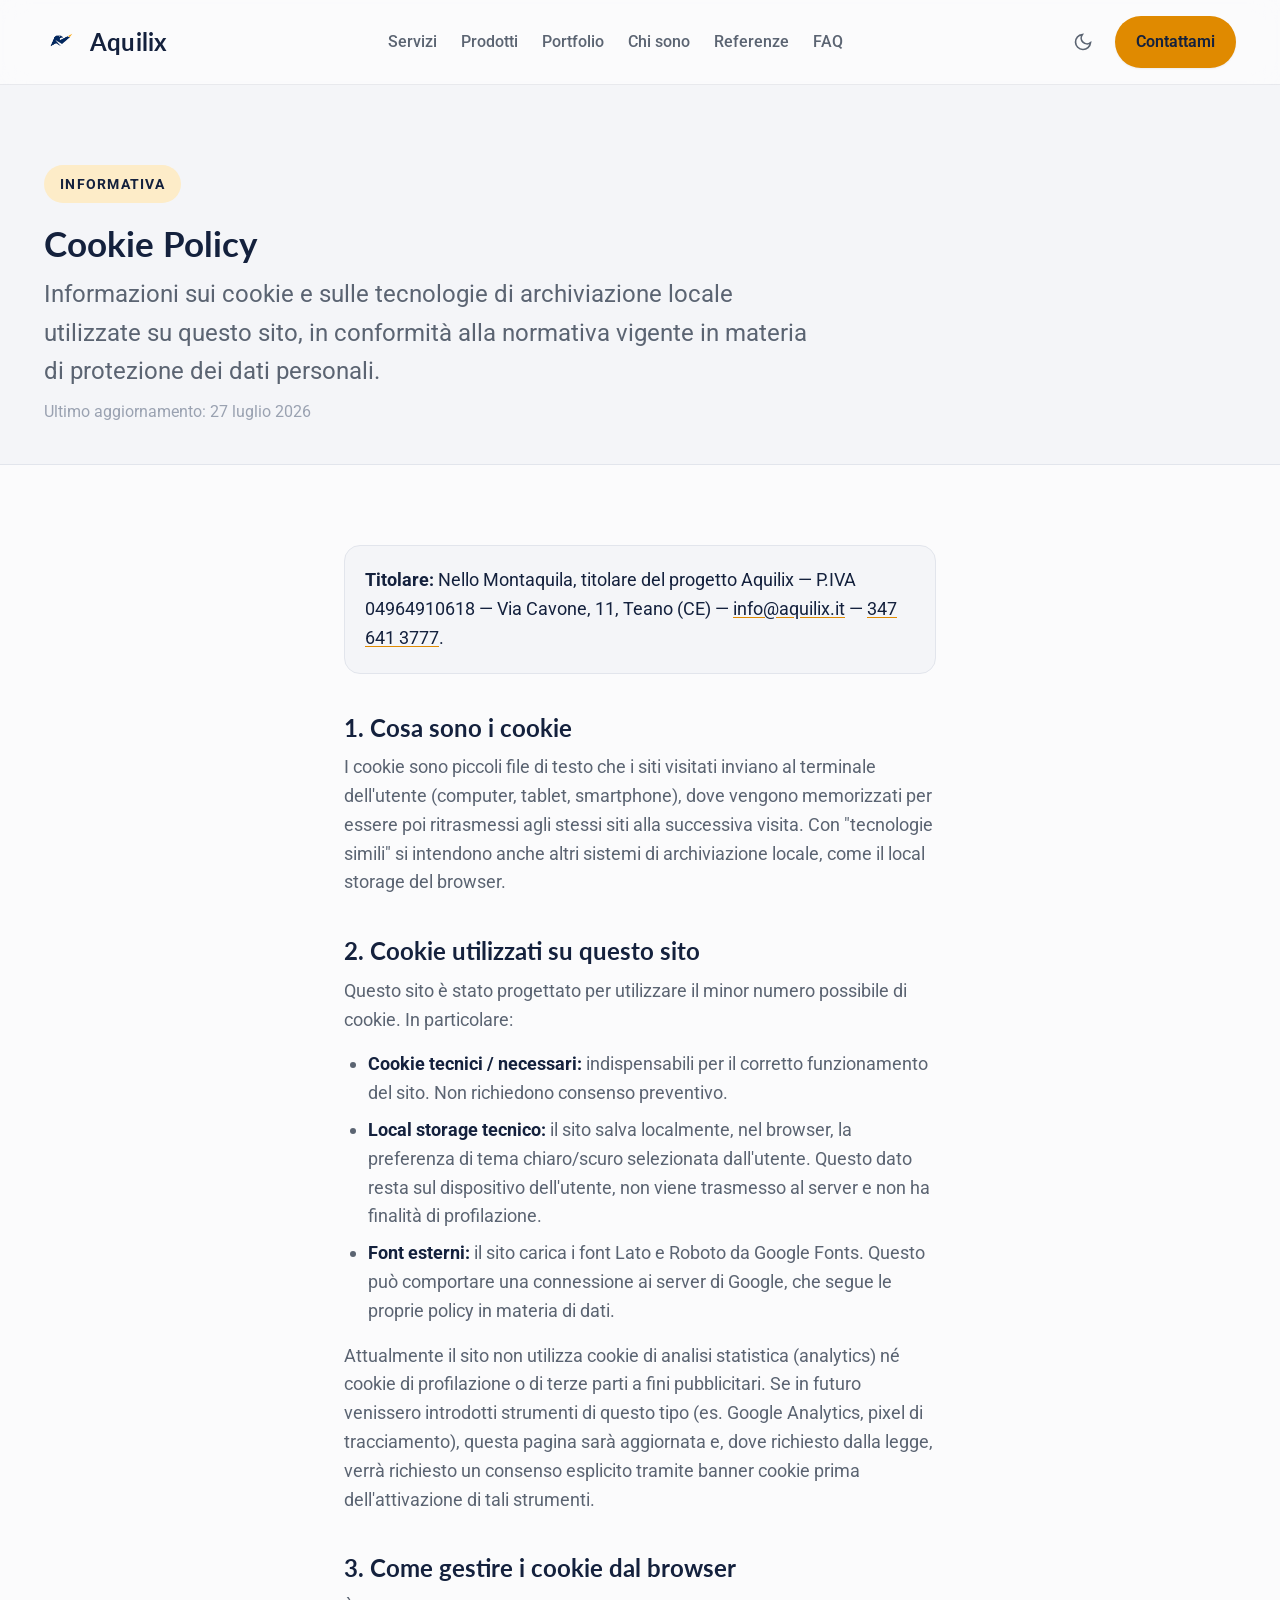
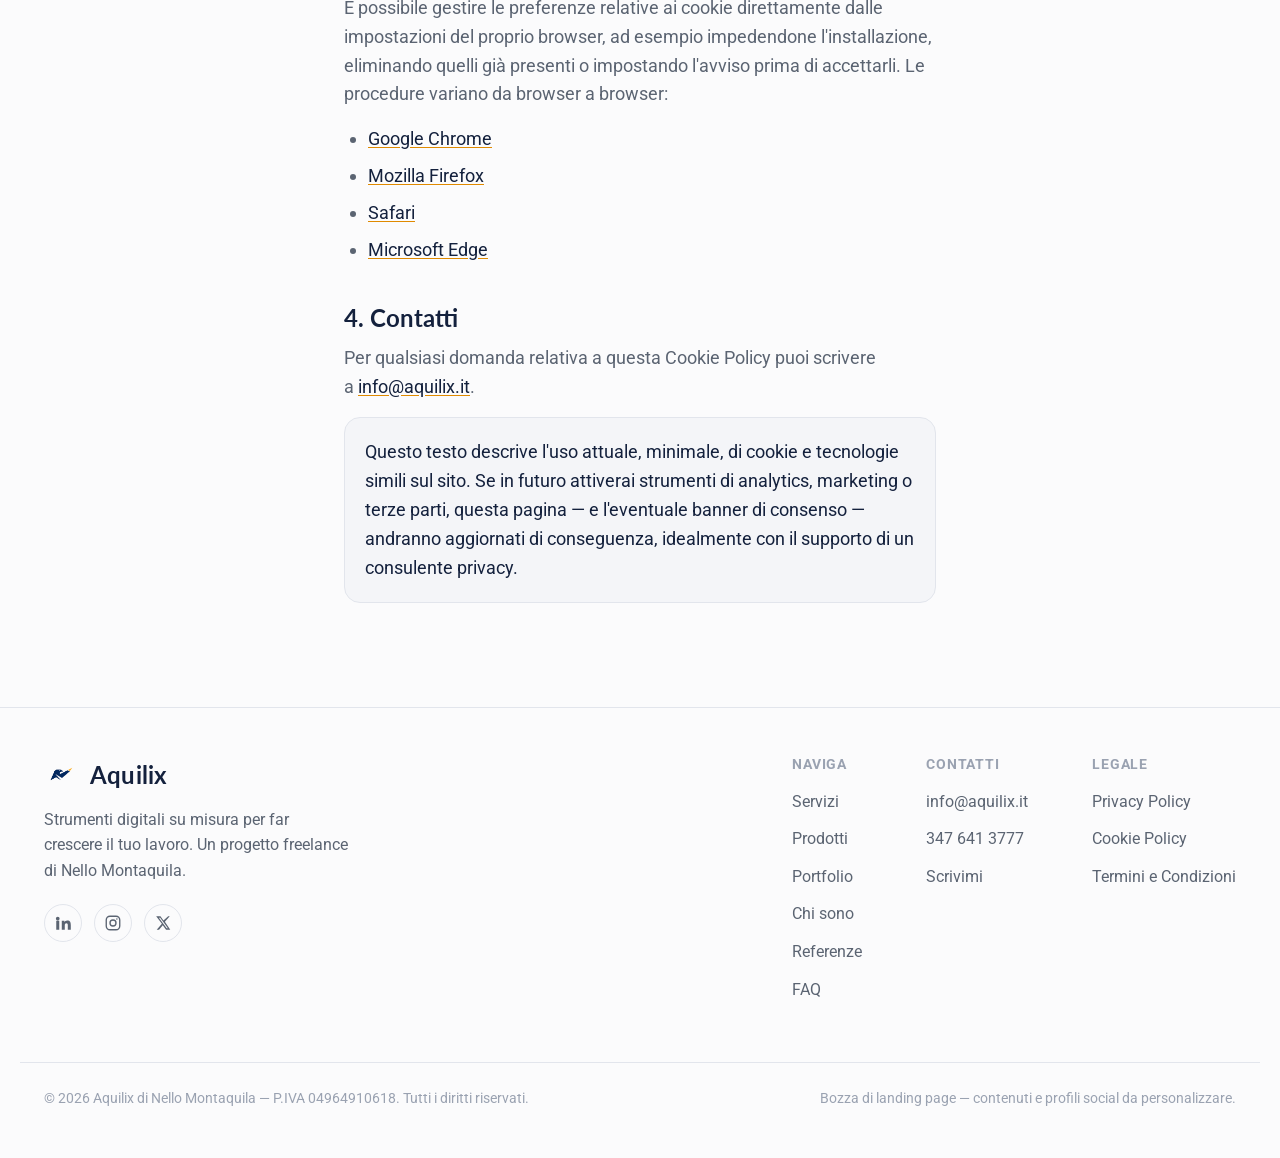
==== commit 07b8d594: "Add files via upload" ====
--- a/cookie-policy.html
+++ b/cookie-policy.html
@@ -26,9 +26,7 @@
 <header class="header" id="site-header">
   <div class="container header-inner">
     <a href="./index.html" class="brand" aria-label="Aquilix — Home">
-      <svg viewBox="0 0 24 24" fill="none" aria-hidden="true">
-        <path d="M12 2 L21 21 L15.2 21 L12 14.5 L11 16.6 C9.6 15.9 8.3 15.6 6.7 16.1 L9 12.3 L3 21 L12 2 Z" fill="currentColor"/>
-      </svg>
+      <img src="./assets/logo-mark-v2.png" alt="" aria-hidden="true" />
       Aquilix
     </a>
 
@@ -121,9 +119,7 @@
   <div class="container footer-inner">
     <div class="footer-brand">
       <a href="./index.html" class="brand">
-        <svg viewBox="0 0 24 24" fill="none" aria-hidden="true">
-          <path d="M12 2 L21 21 L15.2 21 L12 14.5 L11 16.6 C9.6 15.9 8.3 15.6 6.7 16.1 L9 12.3 L3 21 L12 2 Z" fill="currentColor"/>
-        </svg>
+        <img src="./assets/logo-mark-v2.png" alt="" aria-hidden="true" />
         Aquilix
       </a>
       <p>Strumenti digitali su misura per far crescere il tuo lavoro. Un progetto freelance di Nello Montaquila.</p>
--- a/style.css
+++ b/style.css
@@ -306,10 +306,12 @@
   text-decoration: none;
   letter-spacing: 0.01em;
 }
-.brand svg {
+.brand svg,
+.brand img {
   width: 34px;
   height: 34px;
   flex-shrink: 0;
+  object-fit: contain;
 }
 
 .nav {
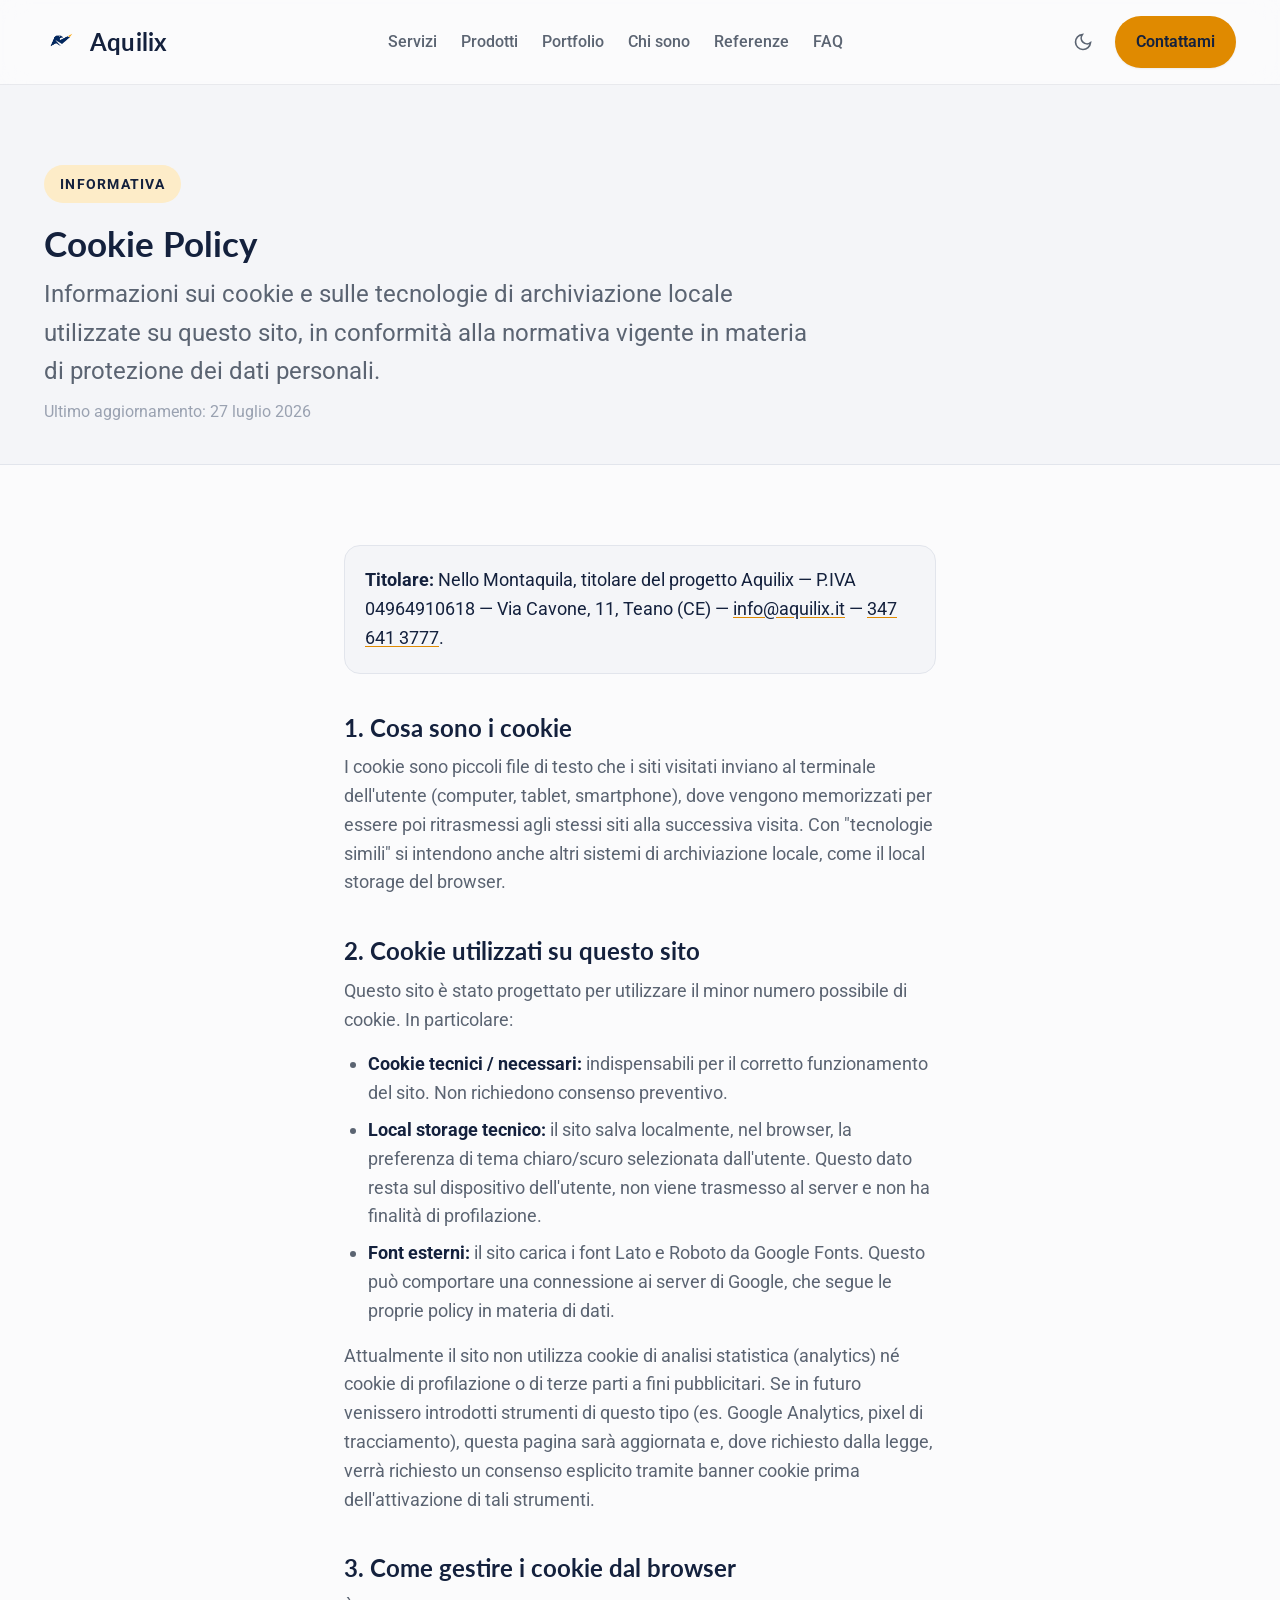
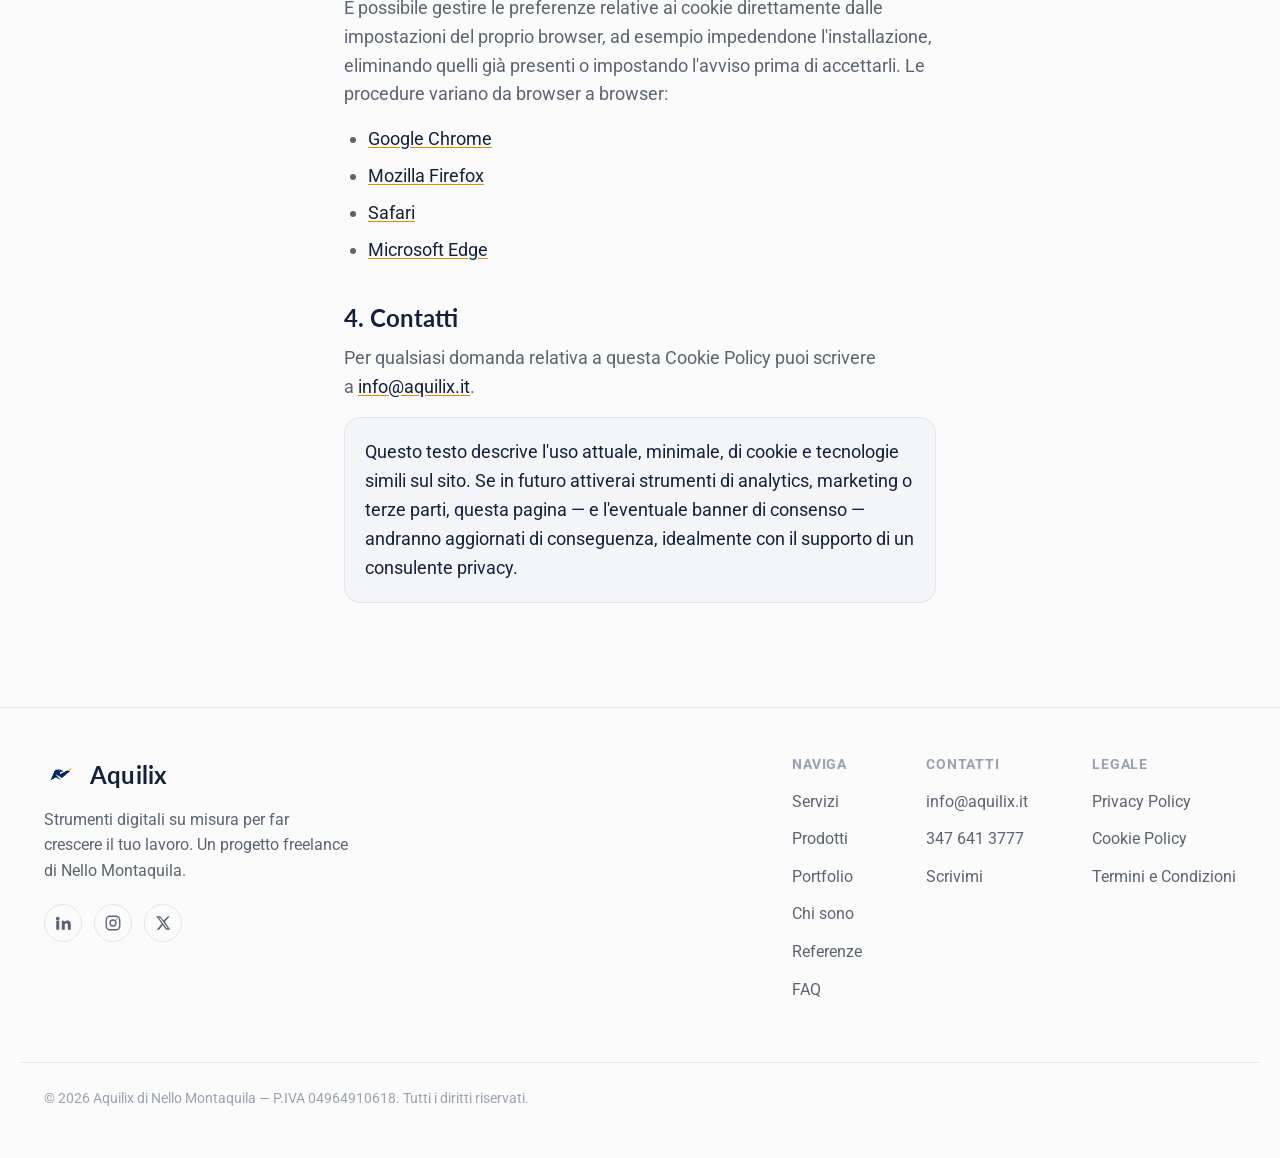
==== commit 9b130c50: "Add files via upload" ====
--- a/cookie-policy.html
+++ b/cookie-policy.html
@@ -164,7 +164,6 @@
 
   <div class="container footer-bottom">
     <span>© 2026 Aquilix di Nello Montaquila — P.IVA 04964910618. Tutti i diritti riservati.</span>
-    <span>Bozza di landing page — contenuti e profili social da personalizzare.</span>
   </div>
 </footer>
 
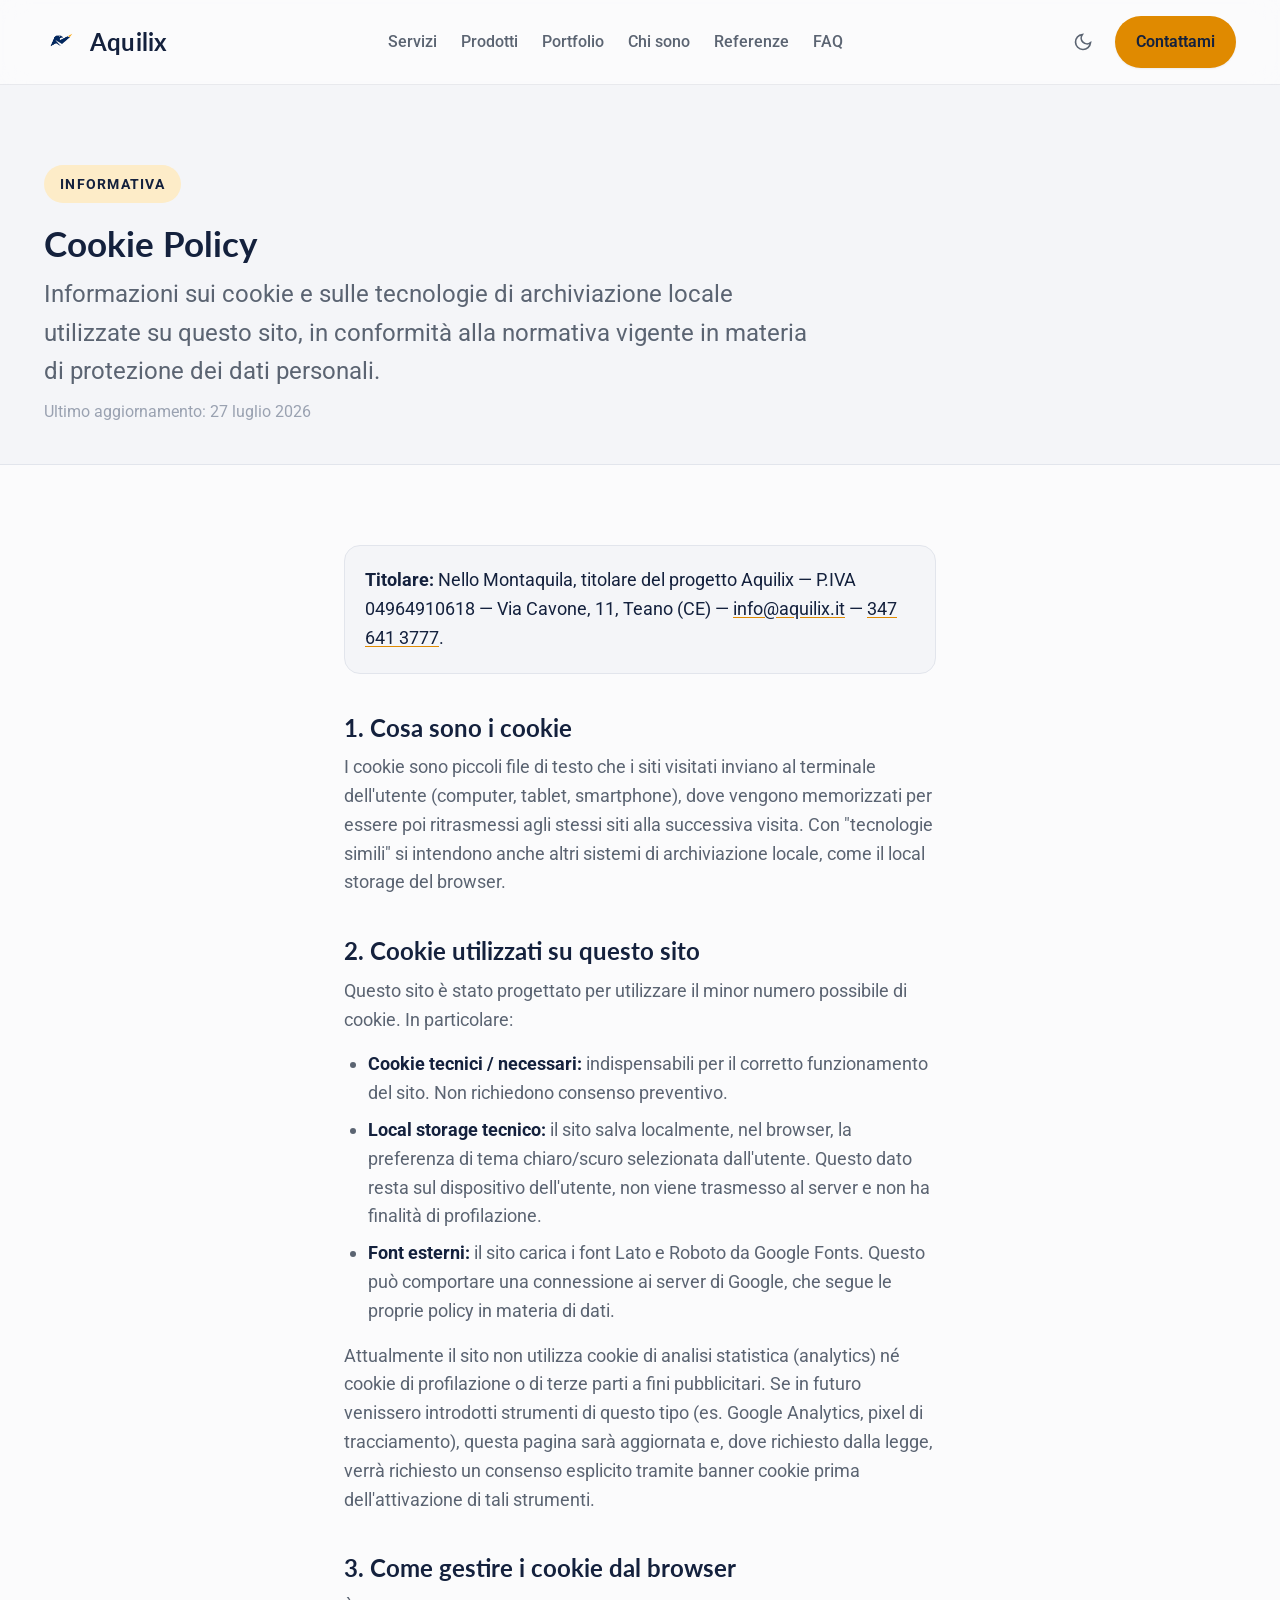
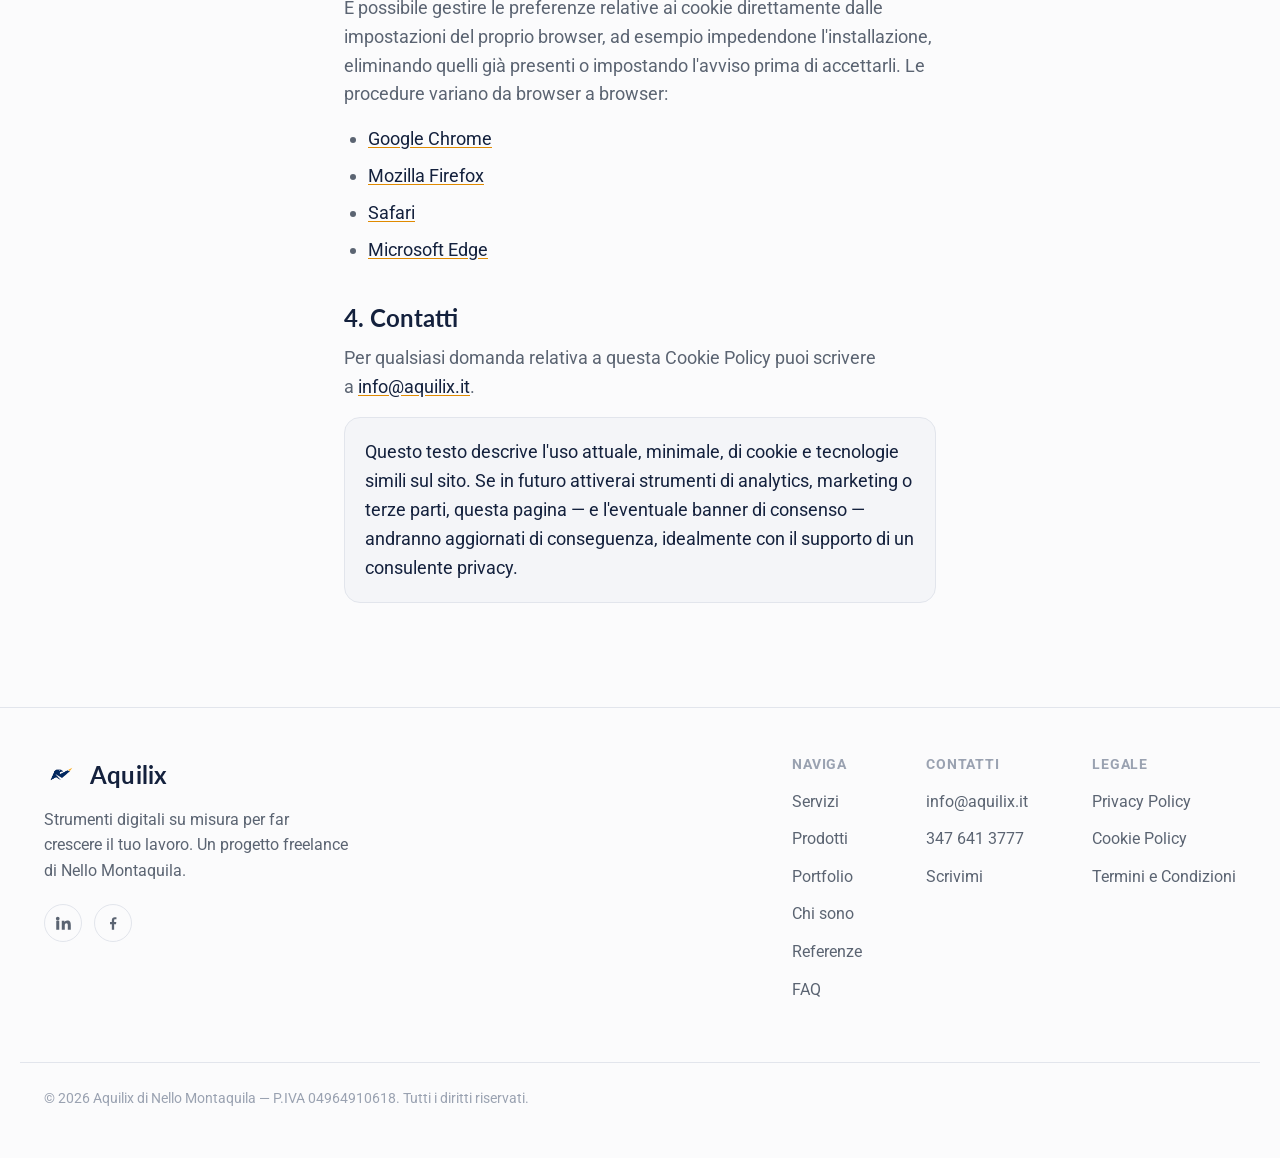
==== commit 279587ae: "Link social veri nel footer: LinkedIn e Facebook Sostituiti i segnaposto in tutte e quattro le pagin" ====
--- a/cookie-policy.html
+++ b/cookie-policy.html
@@ -11,10 +11,13 @@
 <meta property="og:description" content="Cookie Policy di Aquilix — Nello Montaquila: informazioni sui cookie e sulle tecnologie simili utilizzate su questo sito." />
 <meta property="og:type" content="website" />
 
+<link rel="icon" type="image/png" href="./assets/logo-mark-v2.png" />
+
 <link rel="preconnect" href="https://fonts.googleapis.com" />
 <link rel="preconnect" href="https://fonts.gstatic.com" crossorigin />
 <link href="https://fonts.googleapis.com/css2?family=Lato:wght@700;900&family=Roboto:wght@400;500;700&display=swap" rel="stylesheet" />
 
+<script>try{var s=localStorage.getItem('aquilix-theme');if(s==='dark'||s==='light')document.documentElement.setAttribute('data-theme',s)}catch(e){}</script>
 <link rel="stylesheet" href="./base.css" />
 <link rel="stylesheet" href="./style.css" />
 </head>
@@ -125,14 +128,11 @@
       <p>Strumenti digitali su misura per far crescere il tuo lavoro. Un progetto freelance di Nello Montaquila.</p>
 
       <div class="footer-social" aria-label="Profili social di Aquilix">
-        <a href="https://www.linkedin.com/in/nellomontaquila" target="_blank" rel="noopener noreferrer" aria-label="Aquilix su LinkedIn" title="LinkedIn (esempio, personalizza con il tuo profilo)">
+        <a href="https://www.linkedin.com/in/nello-montaquila-a23589351" target="_blank" rel="noopener noreferrer" aria-label="Nello Montaquila su LinkedIn" title="LinkedIn">
           <svg viewBox="0 0 24 24" fill="currentColor" aria-hidden="true"><path d="M4.98 3.5a2.5 2.5 0 1 1 0 5 2.5 2.5 0 0 1 0-5zM3 9h4v12H3V9zm7 0h3.8v1.7h.05c.53-1 1.83-2.05 3.77-2.05 4.03 0 4.78 2.65 4.78 6.1V21h-4v-5.6c0-1.34-.03-3.05-1.86-3.05-1.87 0-2.16 1.46-2.16 2.96V21h-4V9z"/></svg>
         </a>
-        <a href="https://www.instagram.com/aquilix.it" target="_blank" rel="noopener noreferrer" aria-label="Aquilix su Instagram" title="Instagram (esempio, personalizza con il tuo profilo)">
-          <svg viewBox="0 0 24 24" fill="none" stroke="currentColor" stroke-width="1.8" aria-hidden="true"><rect x="3" y="3" width="18" height="18" rx="5"/><circle cx="12" cy="12" r="4"/><circle cx="17.2" cy="6.8" r="1" fill="currentColor" stroke="none"/></svg>
-        </a>
-        <a href="https://x.com/aquilix_it" target="_blank" rel="noopener noreferrer" aria-label="Aquilix su X" title="X / Twitter (esempio, personalizza con il tuo profilo)">
-          <svg viewBox="0 0 24 24" fill="currentColor" aria-hidden="true"><path d="M18.9 3H21l-6.5 7.4L21.7 21h-5.6l-4.4-6-5 6H3.6l6.9-7.9L2.9 3h5.7l4 5.5L18.9 3zm-2 16h1.6L8.2 4.9H6.5L16.9 19z"/></svg>
+        <a href="https://www.facebook.com/aquilix.it/" target="_blank" rel="noopener noreferrer" aria-label="Aquilix su Facebook" title="Facebook">
+          <svg viewBox="0 0 24 24" fill="currentColor" aria-hidden="true"><path d="M13.5 21v-7.5h2.5l.4-3h-2.9V8.6c0-.87.25-1.46 1.5-1.46H16.6V4.46A21 21 0 0 0 14.3 4.3c-2.3 0-3.85 1.4-3.85 3.97v2.23H8v3h2.45V21h3.05z"/></svg>
         </a>
       </div>
     </div>
@@ -167,77 +167,7 @@
   </div>
 </footer>
 
-<script>
-(function () {
-  const t = document.querySelector('[data-theme-toggle]'),
-    r = document.documentElement;
-  let d = matchMedia('(prefers-color-scheme:dark)').matches ? 'dark' : 'light';
-  r.setAttribute('data-theme', d);
-  updateToggleIcon();
-  t && t.addEventListener('click', () => {
-    d = d === 'dark' ? 'light' : 'dark';
-    r.setAttribute('data-theme', d);
-    updateToggleIcon();
-  });
-  function updateToggleIcon() {
-    if (!t) return;
-    t.setAttribute('aria-label', 'Attiva tema ' + (d === 'dark' ? 'chiaro' : 'scuro'));
-    t.innerHTML = d === 'dark'
-      ? '<svg viewBox="0 0 24 24" fill="none" stroke="currentColor" stroke-width="2"><circle cx="12" cy="12" r="5"/><path d="M12 1v2M12 21v2M4.22 4.22l1.42 1.42M18.36 18.36l1.42 1.42M1 12h2M21 12h2M4.22 19.78l1.42-1.42M18.36 5.64l1.42-1.42"/></svg>'
-      : '<svg viewBox="0 0 24 24" fill="none" stroke="currentColor" stroke-width="2"><path d="M21 12.79A9 9 0 1 1 11.21 3 7 7 0 0 0 21 12.79z"/></svg>';
-  }
-})();
-
-// Header show/hide on scroll
-(function () {
-  const header = document.getElementById('site-header');
-  let lastY = window.scrollY;
-  window.addEventListener('scroll', () => {
-    const y = window.scrollY;
-    header.classList.toggle('header--scrolled', y > 8);
-    if (y > lastY && y > 120) {
-      header.classList.add('header--hidden');
-    } else {
-      header.classList.remove('header--hidden');
-    }
-    lastY = y;
-  }, { passive: true });
-})();
-
-// Mobile menu toggle
-(function () {
-  const btn = document.getElementById('navToggle');
-  btn && btn.addEventListener('click', () => {
-    const open = document.body.classList.toggle('menu-open');
-    btn.setAttribute('aria-expanded', open ? 'true' : 'false');
-    btn.setAttribute('aria-label', open ? 'Chiudi il menu' : 'Apri il menu');
-  });
-  document.querySelectorAll('.mobile-menu a').forEach((a) => {
-    a.addEventListener('click', () => {
-      document.body.classList.remove('menu-open');
-      btn && btn.setAttribute('aria-expanded', 'false');
-    });
-  });
-})();
-
-// FAQ accordion
-(function () {
-  document.querySelectorAll('.faq-item').forEach((item) => {
-    const btn = item.querySelector('.faq-question');
-    btn.addEventListener('click', () => {
-      const isOpen = item.getAttribute('data-open') === 'true';
-      document.querySelectorAll('.faq-item').forEach((i) => {
-        i.setAttribute('data-open', 'false');
-        i.querySelector('.faq-question').setAttribute('aria-expanded', 'false');
-      });
-      if (!isOpen) {
-        item.setAttribute('data-open', 'true');
-        btn.setAttribute('aria-expanded', 'true');
-      }
-    });
-  });
-})();
-</script>
+<script src="./main.js"></script>
 
 </body>
 </html>
--- a/style.css
+++ b/style.css
@@ -185,9 +185,6 @@
   border-radius: var(--radius-full);
   margin-bottom: var(--space-5);
 }
-[data-theme='dark'] .section-eyebrow,
-@media (prefers-color-scheme: dark) {
-}
 [data-theme='dark'] .section-eyebrow {
   color: var(--color-primary);
 }
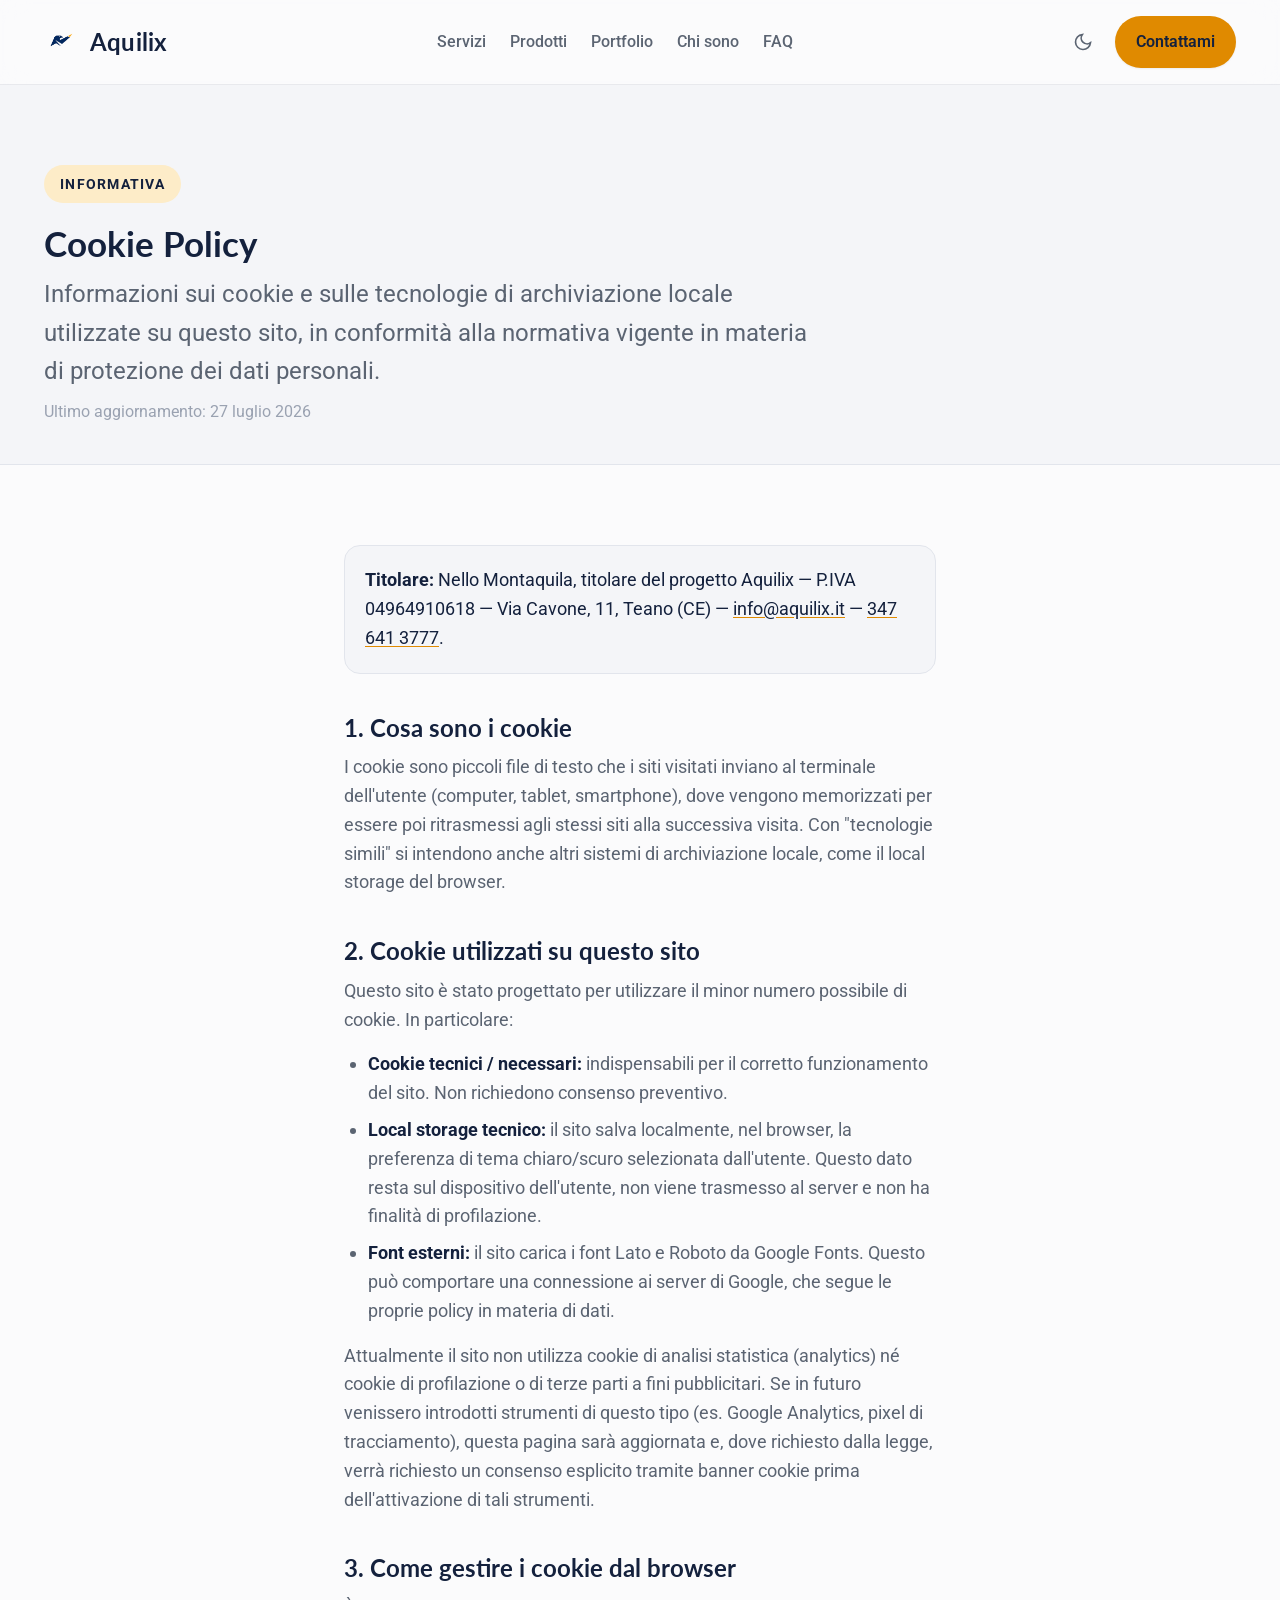
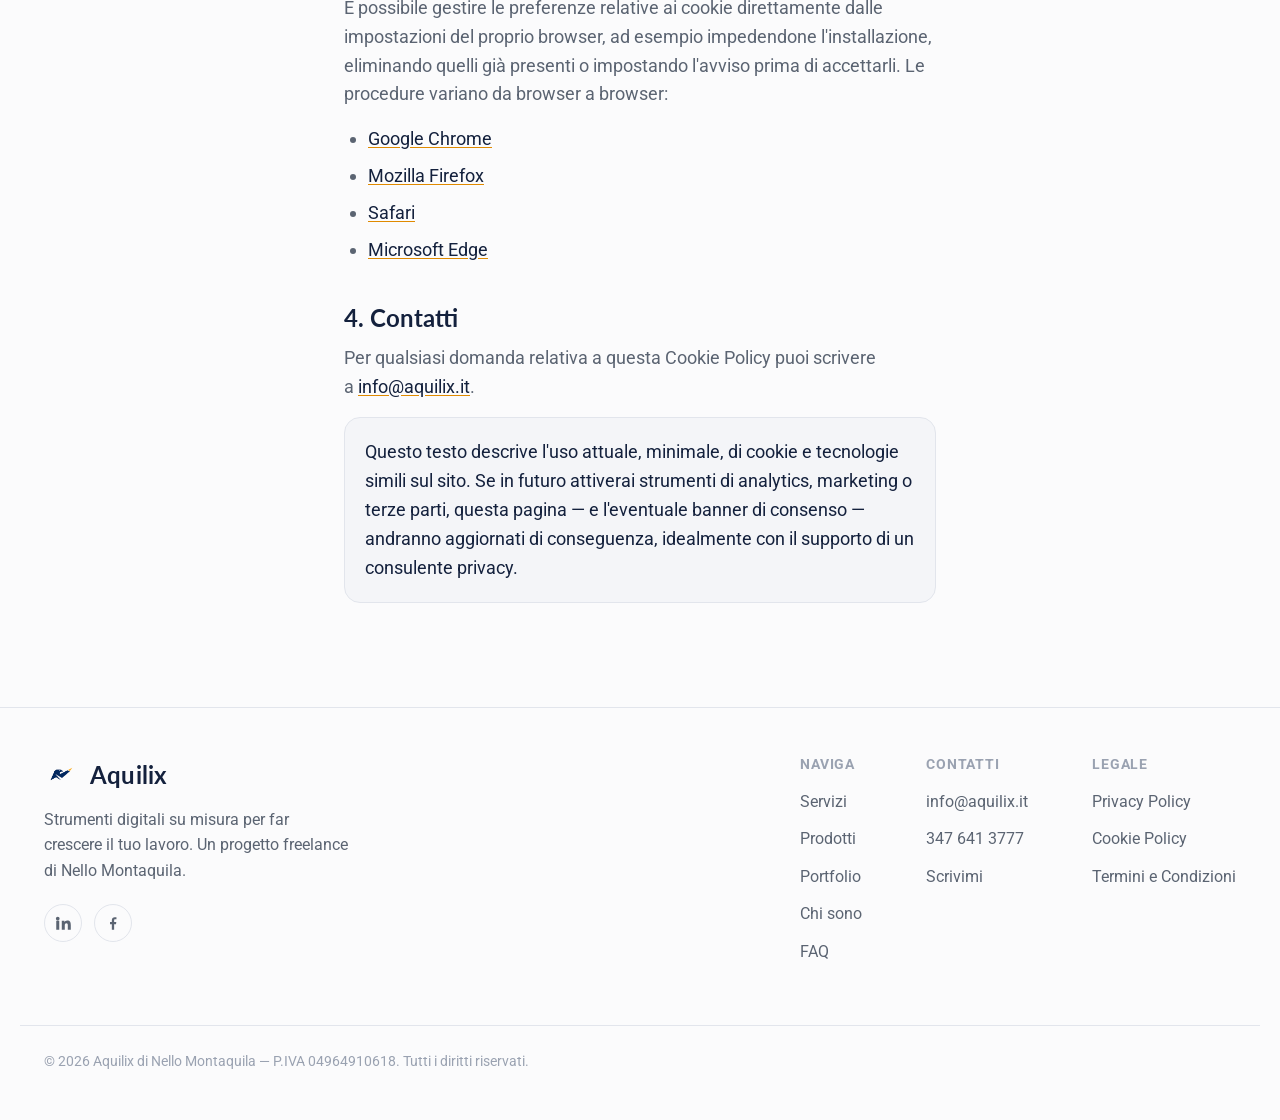
==== commit 9715b01c: "Portfolio con lavori veri, tolte le referenze, prezzi di partenza - Portfolio: al posto dei 3 concep" ====
--- a/cookie-policy.html
+++ b/cookie-policy.html
@@ -39,7 +39,6 @@
         <li><a href="./index.html#prodotti">Prodotti</a></li>
         <li><a href="./index.html#portfolio">Portfolio</a></li>
         <li><a href="./index.html#chi-sono">Chi sono</a></li>
-        <li><a href="./index.html#referenze">Referenze</a></li>
         <li><a href="./index.html#faq">FAQ</a></li>
       </ul>
     </nav>
@@ -61,7 +60,6 @@
       <a href="./index.html#prodotti">Prodotti</a>
       <a href="./index.html#portfolio">Portfolio</a>
       <a href="./index.html#chi-sono">Chi sono</a>
-      <a href="./index.html#referenze">Referenze</a>
       <a href="./index.html#faq">FAQ</a>
       <a href="./index.html#contatti" class="btn btn--primary">Contattami</a>
     </nav>
@@ -144,7 +142,6 @@
         <a href="./index.html#prodotti">Prodotti</a>
         <a href="./index.html#portfolio">Portfolio</a>
         <a href="./index.html#chi-sono">Chi sono</a>
-        <a href="./index.html#referenze">Referenze</a>
         <a href="./index.html#faq">FAQ</a>
       </div>
       <div class="footer-col">
--- a/style.css
+++ b/style.css
@@ -1309,3 +1309,63 @@
   margin-bottom: 0;
   color: var(--color-text);
 }
+
+/* ===== Portfolio: gruppi e stato del progetto (aggiunto 15/11/2026) ===== */
+.portfolio-group-title {
+  font-family: var(--font-display);
+  font-size: var(--text-lg);
+  color: var(--color-text);
+  margin: var(--space-12) 0 var(--space-6);
+}
+.portfolio-group-title:first-of-type {
+  margin-top: 0;
+}
+.portfolio-top {
+  display: flex;
+  flex-wrap: wrap;
+  align-items: center;
+  justify-content: space-between;
+  gap: var(--space-2);
+}
+.portfolio-status {
+  font-size: var(--text-xs);
+  font-weight: 600;
+  color: var(--color-text-muted);
+  border: 1px solid var(--color-border);
+  border-radius: var(--radius-full);
+  padding: var(--space-1) var(--space-3);
+}
+
+/* ===== Pacchetti: prezzo di partenza (aggiunto 15/11/2026, dal listino AQUILIX) ===== */
+.product-price {
+  font-size: var(--text-sm);
+  color: var(--color-text-muted);
+}
+.product-price strong {
+  font-family: var(--font-display);
+  font-size: var(--text-lg);
+  color: var(--color-text);
+}
+
+/* ===== Correzioni di leggibilita' (15/11/2026) =====
+   1. Tema scuro: le etichette arancioni avevano testo scuro su fondo scuro.
+   2. Tema chiaro: nella card "Il piu' richiesto" il titolo era blu su blu, perche'
+      le regole generiche .product-card h3 / p venivano dopo e la sovrascrivevano. */
+[data-theme='dark'] .product-card:not(.product-card--featured) .product-tag,
+[data-theme='dark'] .portfolio-card .product-tag {
+  color: var(--color-primary);
+}
+@media (prefers-color-scheme: dark) {
+  :root:not([data-theme]) .product-card:not(.product-card--featured) .product-tag,
+  :root:not([data-theme]) .portfolio-card .product-tag {
+    color: var(--color-primary);
+  }
+}
+.product-card.product-card--featured h3,
+.product-card.product-card--featured .product-price strong {
+  color: #ffffff;
+}
+.product-card.product-card--featured p,
+.product-card.product-card--featured li {
+  color: rgba(255, 255, 255, 0.82);
+}
